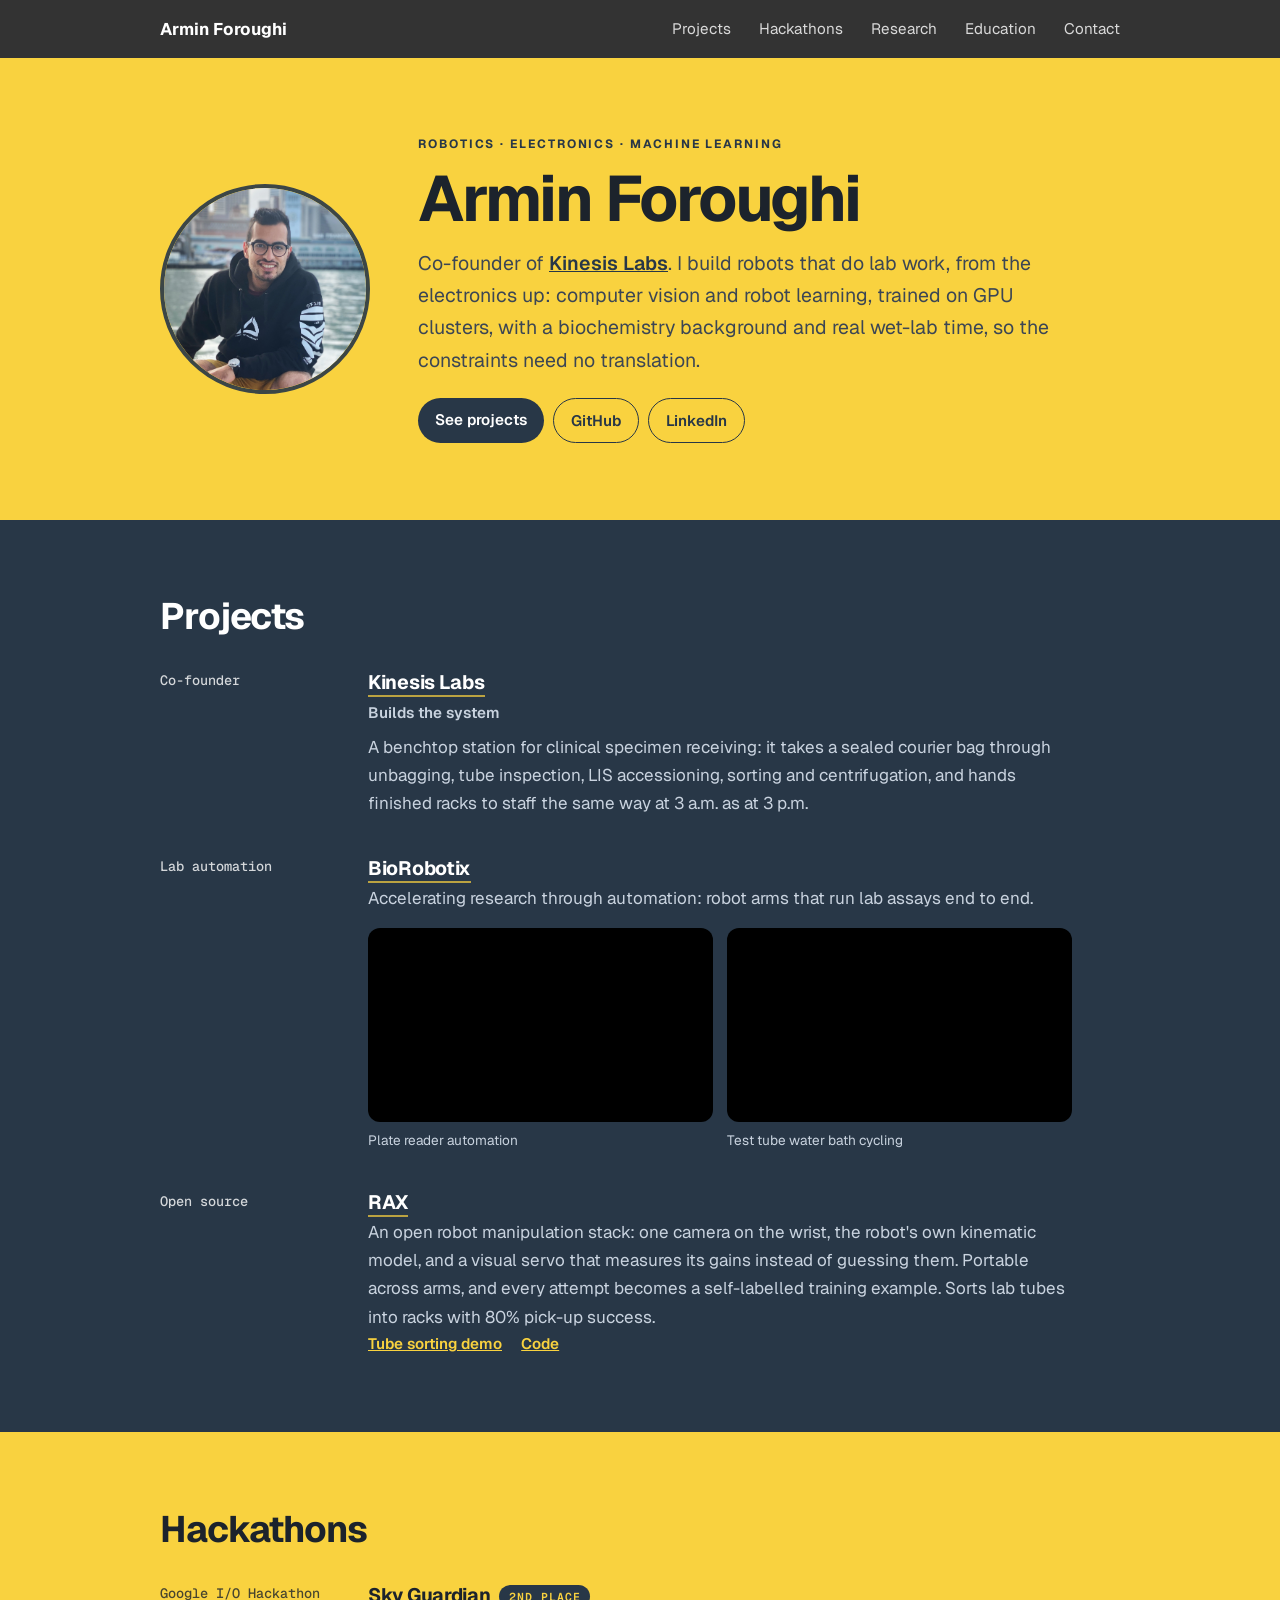
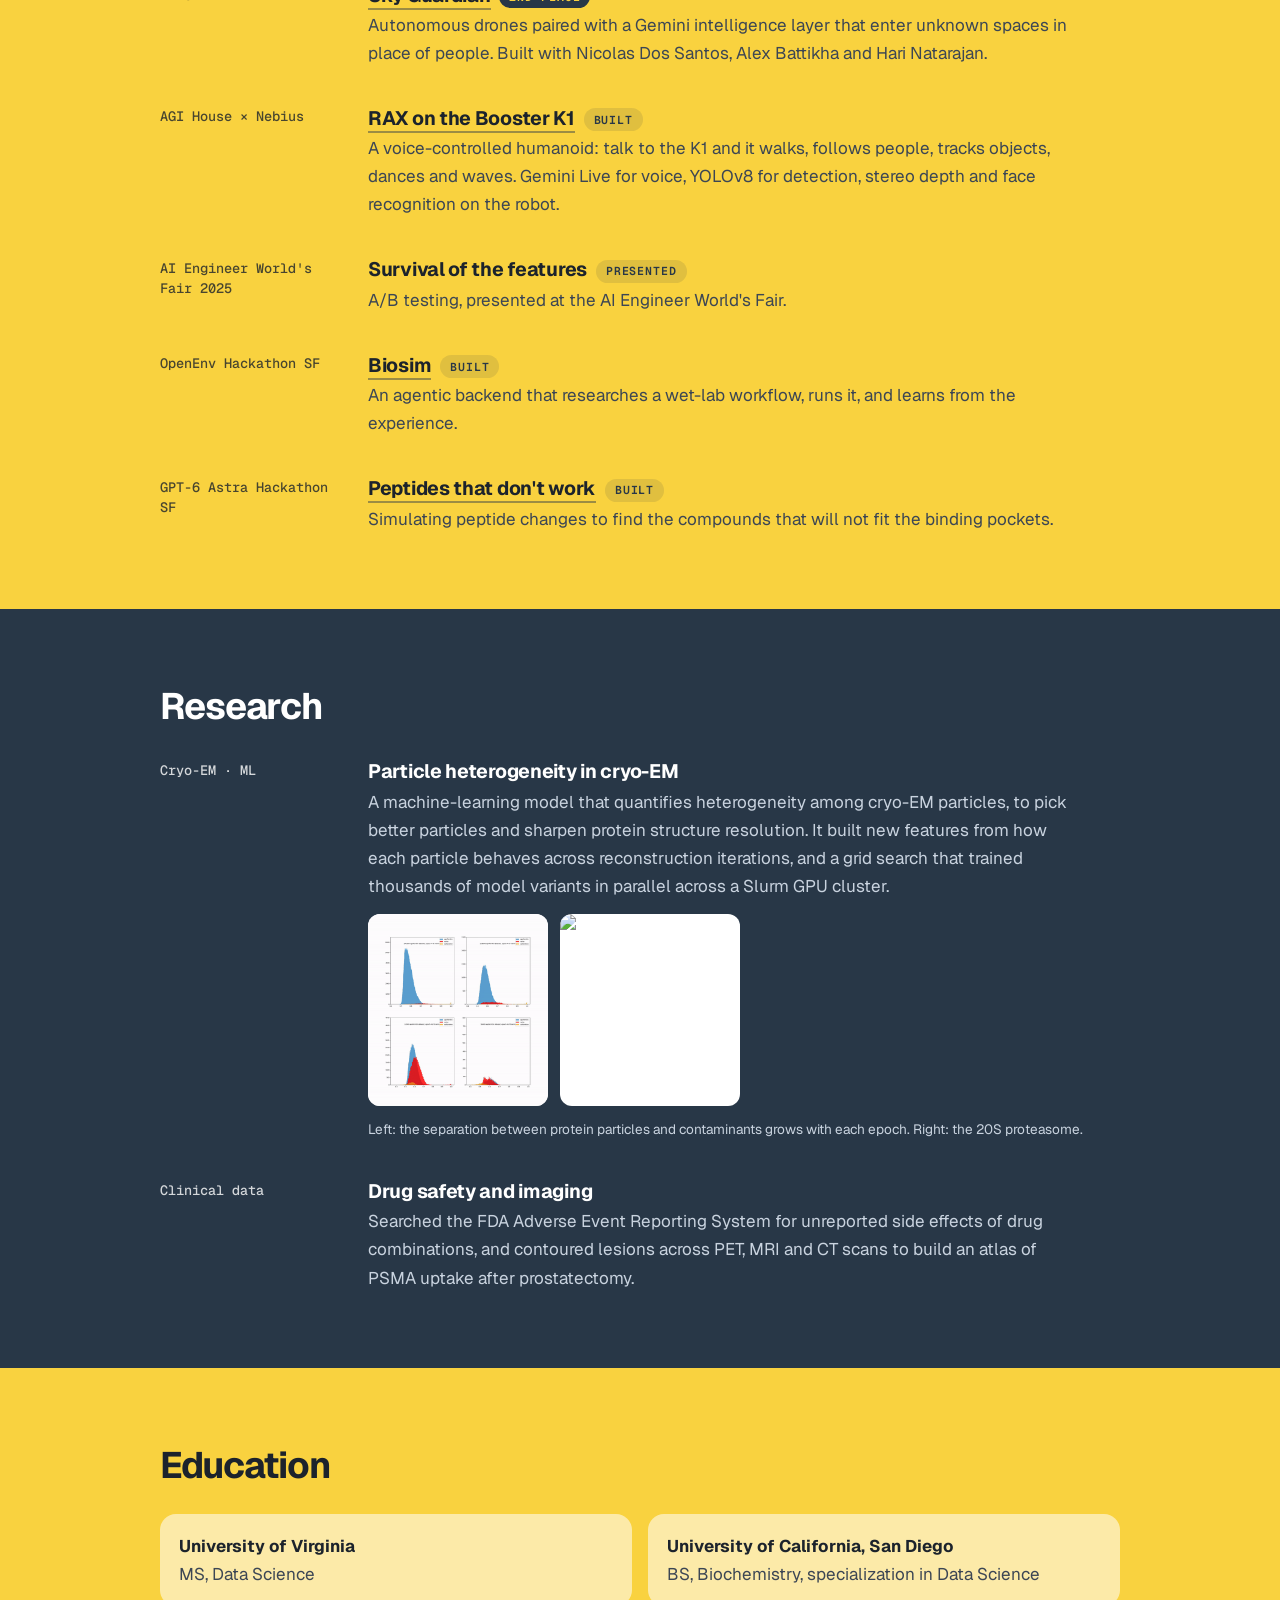
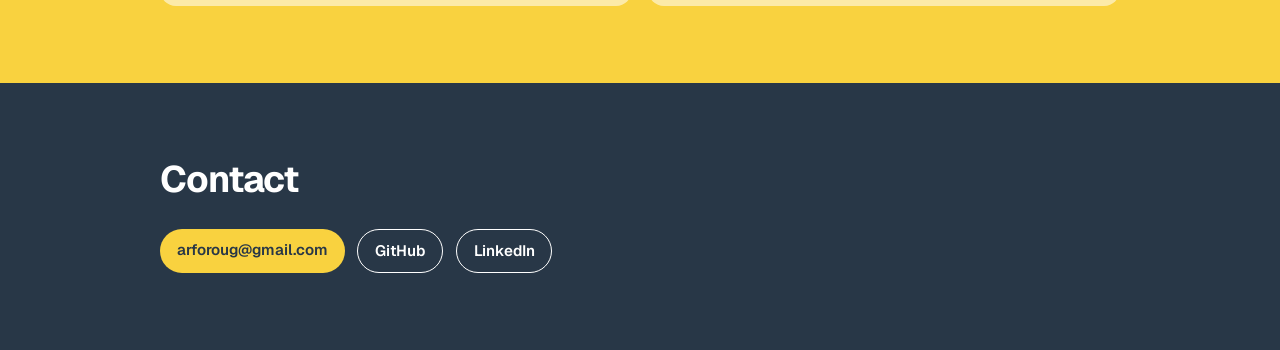
==== index.html @ d230f000 "Profile: original yellow and navy, Projects, BioRobotix videos, hackathon fixes Back to the site's o" ====
<!doctype html>
<html lang="en">
<head>
<meta charset="utf-8">
<meta name="viewport" content="width=device-width, initial-scale=1, viewport-fit=cover">
<title>Armin Foroughi</title>
<meta name="description" content="Armin Foroughi, co-founder of Kinesis Labs. Robotics, electronics and machine learning for lab automation.">
<link rel="preconnect" href="https://fonts.googleapis.com">
<link rel="preconnect" href="https://fonts.gstatic.com" crossorigin>
<link rel="stylesheet" href="https://fonts.googleapis.com/css2?family=Geist:wght@400;500;600;700&family=Geist+Mono:wght@400;500&display=swap">
<style>
  :root{
    --yellow:#F9D23F; --navy:#283747; --char:#333333; --paper:#F9F9F9;
    --ink:#1c232c; --ink-soft:#3c4654; --on-navy:#ffffff; --on-navy-soft:#c9d3df;
    --font:"Geist",-apple-system,BlinkMacSystemFont,"Segoe UI",Helvetica,Arial,sans-serif;
    --mono:"Geist Mono",ui-monospace,Menlo,Consolas,monospace;
  }
  *{box-sizing:border-box}
  html{background:var(--paper)}
  body{margin:0; background:var(--paper); color:var(--ink); font:clamp(1rem,.97rem + .16vw,1.0625rem)/1.65 var(--font); -webkit-font-smoothing:antialiased}
  .wrap{max-width:64rem; margin:0 auto; padding-inline:clamp(16px,4vw,32px)}
  a:focus-visible{outline:2px solid var(--navy); outline-offset:3px; border-radius:4px}

  nav.top{position:sticky; top:0; z-index:10; background:var(--char)}
  nav.top .wrap{display:flex; align-items:center; gap:clamp(12px,2.4vw,28px); height:58px; white-space:nowrap; overflow-x:auto}
  nav.top .me{font-weight:700; color:#fff; text-decoration:none; margin-right:auto}
  nav.top a:not(.me){color:#d9d9d9; text-decoration:none; font-size:.95rem}
  nav.top a:not(.me):hover{color:var(--yellow)}

  section{padding-block:clamp(2.8rem,2.4rem + 3vw,4.8rem)}
  .yellow{background:var(--yellow); color:var(--ink)}
  .navy{background:var(--navy); color:var(--on-navy)}
  h2{font-size:clamp(1.6rem,1.2rem + 1.6vw,2.3rem); letter-spacing:-.03em; margin:0 0 1.8rem; line-height:1.1}

  .hero .grid{display:grid; grid-template-columns:auto 1fr; gap:clamp(20px,4vw,48px); align-items:center}
  .hero img{width:clamp(130px,20vw,210px); aspect-ratio:1; object-fit:cover; border-radius:50%; border:4px solid rgba(40,55,71,.9); max-width:100%}
  .eyebrow{font-size:.75rem; font-weight:700; letter-spacing:.16em; text-transform:uppercase; color:var(--navy); margin:0 0 .7rem}
  h1{font-size:clamp(2.3rem,1.5rem + 3.4vw,4rem); line-height:1.02; letter-spacing:-.035em; margin:0; text-wrap:balance}
  .lead{font-size:clamp(1.05rem,1rem + .4vw,1.22rem); color:var(--ink-soft); margin:1rem 0 0; max-width:40rem}
  .lead a{color:var(--navy); font-weight:600}
  .contact{display:flex; flex-wrap:wrap; gap:.6rem; margin-top:1.4rem}
  .pill{display:inline-block; text-decoration:none; font-weight:600; font-size:.95rem; border-radius:999px; padding:.55rem 1.05rem; background:var(--navy); color:#fff}
  .pill.ghost{background:transparent; color:var(--navy); border:1.5px solid var(--navy)}
  @media (max-width:560px){ .hero .grid{grid-template-columns:1fr} }

  .list{display:flex; flex-direction:column; gap:2.2rem}
  .item{display:grid; grid-template-columns:11rem 1fr; gap:.4rem 2rem}
  .item .when{font:500 .85rem/1.5 var(--mono); padding-top:.28rem; opacity:.8}
  .item h3{margin:0; font-size:1.22rem; letter-spacing:-.015em}
  .item h3 a{color:inherit; text-decoration:none; border-bottom:2px solid currentColor; border-bottom-color:rgba(249,210,63,.7)}
  .yellow .item h3 a{border-bottom-color:rgba(40,55,71,.45)}
  .item .role{font-weight:600; font-size:.95rem; margin:.15rem 0 .45rem; color:var(--yellow)}
  .yellow .item .role{color:var(--navy)}
  .item p{margin:0; max-width:44rem}
  .navy .item p{color:var(--on-navy-soft)}
  .yellow .item p{color:var(--ink-soft)}
  .more{margin-top:.6rem; display:flex; gap:1.2rem; flex-wrap:wrap; font-size:.95rem; font-weight:600}
  .navy .more a{color:var(--yellow)}
  .yellow .more a{color:var(--navy)}
  .badge{display:inline-block; font:600 .72rem/1 var(--mono); letter-spacing:.08em; text-transform:uppercase; padding:.36rem .62rem; border-radius:999px; vertical-align:middle; margin-left:.55rem}
  .badge.win{background:var(--navy); color:var(--yellow)}
  .badge.built{background:rgba(40,55,71,.12); color:var(--navy)}
  .videos{display:grid; grid-template-columns:repeat(auto-fit,minmax(260px,1fr)); gap:14px; margin-top:1rem; max-width:44rem}
  .videos figure{margin:0}
  .videos .frame{position:relative; aspect-ratio:16/9; border-radius:12px; overflow:hidden; background:#000}
  .videos iframe{position:absolute; inset:0; width:100%; height:100%; border:0}
  .videos figcaption{font-size:.85rem; margin-top:.4rem; color:var(--on-navy-soft)}
  figure.research{margin:.9rem 0 0; display:flex; gap:12px; flex-wrap:wrap}
  figure.research img{width:180px; max-width:100%; border-radius:12px; background:#fff}
  figure.research figcaption{flex-basis:100%; font-size:.85rem; color:var(--on-navy-soft)}
  @media (max-width:680px){ .item{grid-template-columns:1fr} }

  .edu{display:grid; grid-template-columns:repeat(auto-fit,minmax(240px,1fr)); gap:1rem}
  .edu div{background:rgba(255,255,255,.55); border-radius:16px; padding:1.1rem 1.2rem}
  .edu b{display:block}
  .edu span{color:var(--ink-soft)}

  #contact .row{display:flex; flex-wrap:wrap; gap:.8rem}
  #contact .pill{background:var(--yellow); color:var(--navy)}
  #contact .pill.ghost{background:transparent; color:#fff; border-color:#fff}
</style>
</head>
<body>

<nav class="top" aria-label="Main">
  <div class="wrap">
    <a class="me" href="#">Armin Foroughi</a>
    <a href="#projects">Projects</a>
    <a href="#hackathons">Hackathons</a>
    <a href="#research">Research</a>
    <a href="#education">Education</a>
    <a href="#contact">Contact</a>
  </div>
</nav>

<main>
  <section class="yellow hero">
    <div class="wrap grid">
      <img src="me.JPG" alt="Armin Foroughi">
      <div>
        <p class="eyebrow">Robotics · Electronics · Machine learning</p>
        <h1>Armin Foroughi</h1>
        <p class="lead">Co-founder of <a href="https://kinesislabs.tech/">Kinesis Labs</a>. I build robots that do lab work, from the electronics up: computer vision and robot learning, trained on GPU clusters, with a biochemistry background and real wet-lab time, so the constraints need no translation.</p>
        <div class="contact">
          <a class="pill" href="#projects">See projects</a>
          <a class="pill ghost" href="https://github.com/arminforoughi">GitHub</a>
          <a class="pill ghost" href="https://www.linkedin.com/in/arminforoughi/">LinkedIn</a>
        </div>
      </div>
    </div>
  </section>

  <section class="navy" id="projects">
    <div class="wrap">
      <h2>Projects</h2>
      <div class="list">
        <div class="item">
          <span class="when">Co-founder</span>
          <div>
            <h3><a href="https://kinesislabs.tech/">Kinesis Labs</a></h3>
            <p class="role">Builds the system</p>
            <p>A benchtop station for clinical specimen receiving: it takes a sealed courier bag through unbagging, tube inspection, LIS accessioning, sorting and centrifugation, and hands finished racks to staff the same way at 3 a.m. as at 3 p.m.</p>
          </div>
        </div>
        <div class="item">
          <span class="when">Lab automation</span>
          <div>
            <h3><a href="https://biorobotix.tech/">BioRobotix</a></h3>
            <p>Accelerating research through automation: robot arms that run lab assays end to end.</p>
            <div class="videos">
              <figure>
                <div class="frame"><iframe src="https://www.youtube-nocookie.com/embed/-v3xOnydsjQ" title="BioRobotix plate reader automation demo" loading="lazy" allow="accelerometer; encrypted-media; gyroscope; picture-in-picture" allowfullscreen></iframe></div>
                <figcaption>Plate reader automation</figcaption>
              </figure>
              <figure>
                <div class="frame"><iframe src="https://www.youtube-nocookie.com/embed/81W2zwvbYiM" title="BioRobotix test tube water bath cycling demo" loading="lazy" allow="accelerometer; encrypted-media; gyroscope; picture-in-picture" allowfullscreen></iframe></div>
                <figcaption>Test tube water bath cycling</figcaption>
              </figure>
            </div>
          </div>
        </div>
        <div class="item">
          <span class="when">Open source</span>
          <div>
            <h3><a href="https://arminforoughi.github.io/RAX/">RAX</a></h3>
            <p>An open robot manipulation stack: one camera on the wrist, the robot's own kinematic model, and a visual servo that measures its gains instead of guessing them. Portable across arms, and every attempt becomes a self-labelled training example. Sorts lab tubes into racks with 80% pick-up success.</p>
            <p class="more"><a href="https://arminforoughi.github.io/RAX/tube-sorting.html">Tube sorting demo</a><a href="https://github.com/arminforoughi/RAX">Code</a></p>
          </div>
        </div>
      </div>
    </div>
  </section>

  <section class="yellow" id="hackathons">
    <div class="wrap">
      <h2>Hackathons</h2>
      <div class="list">
        <div class="item">
          <span class="when">Google I/O Hackathon</span>
          <div>
            <h3><a href="https://cerebralvalley.ai/e/google-io-hackathon/hackathon/gallery/113">Sky Guardian</a><span class="badge win">2nd place</span></h3>
            <p>Autonomous drones paired with a Gemini intelligence layer that enter unknown spaces in place of people. Built with Nicolas Dos Santos, Alex Battikha and Hari Natarajan.</p>
          </div>
        </div>
        <div class="item">
          <span class="when">AGI House × Nebius</span>
          <div>
            <h3><a href="https://github.com/arminforoughi/nebius_k1">RAX on the Booster K1</a><span class="badge built">Built</span></h3>
            <p>A voice-controlled humanoid: talk to the K1 and it walks, follows people, tracks objects, dances and waves. Gemini Live for voice, YOLOv8 for detection, stereo depth and face recognition on the robot.</p>
          </div>
        </div>
        <div class="item">
          <span class="when">AI Engineer World's Fair 2025</span>
          <div>
            <h3>Survival of the features<span class="badge built">Presented</span></h3>
            <p>A/B testing, presented at the AI Engineer World's Fair.</p>
          </div>
        </div>
        <div class="item">
          <span class="when">OpenEnv Hackathon SF</span>
          <div>
            <h3><a href="https://cerebralvalley.ai/e/openenv-hackathon-sf/hackathon/gallery/83">Biosim</a><span class="badge built">Built</span></h3>
            <p>An agentic backend that researches a wet-lab workflow, runs it, and learns from the experience.</p>
          </div>
        </div>
        <div class="item">
          <span class="when">GPT-6 Astra Hackathon SF</span>
          <div>
            <h3><a href="https://cerebralvalley.ai/e/openai-gpt-6-astra-sf/hackathon/gallery/63">Peptides that don't work</a><span class="badge built">Built</span></h3>
            <p>Simulating peptide changes to find the compounds that will not fit the binding pockets.</p>
          </div>
        </div>
      </div>
    </div>
  </section>

  <section class="navy" id="research">
    <div class="wrap">
      <h2>Research</h2>
      <div class="list">
        <div class="item">
          <span class="when">Cryo-EM · ML</span>
          <div>
            <h3>Particle heterogeneity in cryo-EM</h3>
            <p>A machine-learning model that quantifies heterogeneity among cryo-EM particles, to pick better particles and sharpen protein structure resolution. It built new features from how each particle behaves across reconstruction iterations, and a grid search that trained thousands of model variants in parallel across a Slurm GPU cluster.</p>
            <figure class="research">
              <img src="training_apof_delta_all.gif" alt="Training: separation between protein particles and contaminants growing over epochs">
              <img src="20s.gif" alt="3D structure of the 20S proteasome">
              <figcaption>Left: the separation between protein particles and contaminants grows with each epoch. Right: the 20S proteasome.</figcaption>
            </figure>
          </div>
        </div>
        <div class="item">
          <span class="when">Clinical data</span>
          <div>
            <h3>Drug safety and imaging</h3>
            <p>Searched the FDA Adverse Event Reporting System for unreported side effects of drug combinations, and contoured lesions across PET, MRI and CT scans to build an atlas of PSMA uptake after prostatectomy.</p>
          </div>
        </div>
      </div>
    </div>
  </section>

  <section class="yellow" id="education">
    <div class="wrap">
      <h2>Education</h2>
      <div class="edu">
        <div><b>University of Virginia</b><span>MS, Data Science</span></div>
        <div><b>University of California, San Diego</b><span>BS, Biochemistry, specialization in Data Science</span></div>
      </div>
    </div>
  </section>

  <section class="navy" id="contact">
    <div class="wrap">
      <h2>Contact</h2>
      <div class="row">
        <a class="pill" href="mailto:arforoug@gmail.com">arforoug@gmail.com</a>
        <a class="pill ghost" href="https://github.com/arminforoughi">GitHub</a>
        <a class="pill ghost" href="https://www.linkedin.com/in/arminforoughi/">LinkedIn</a>
      </div>
    </div>
  </section>
</main>
</body>
</html>
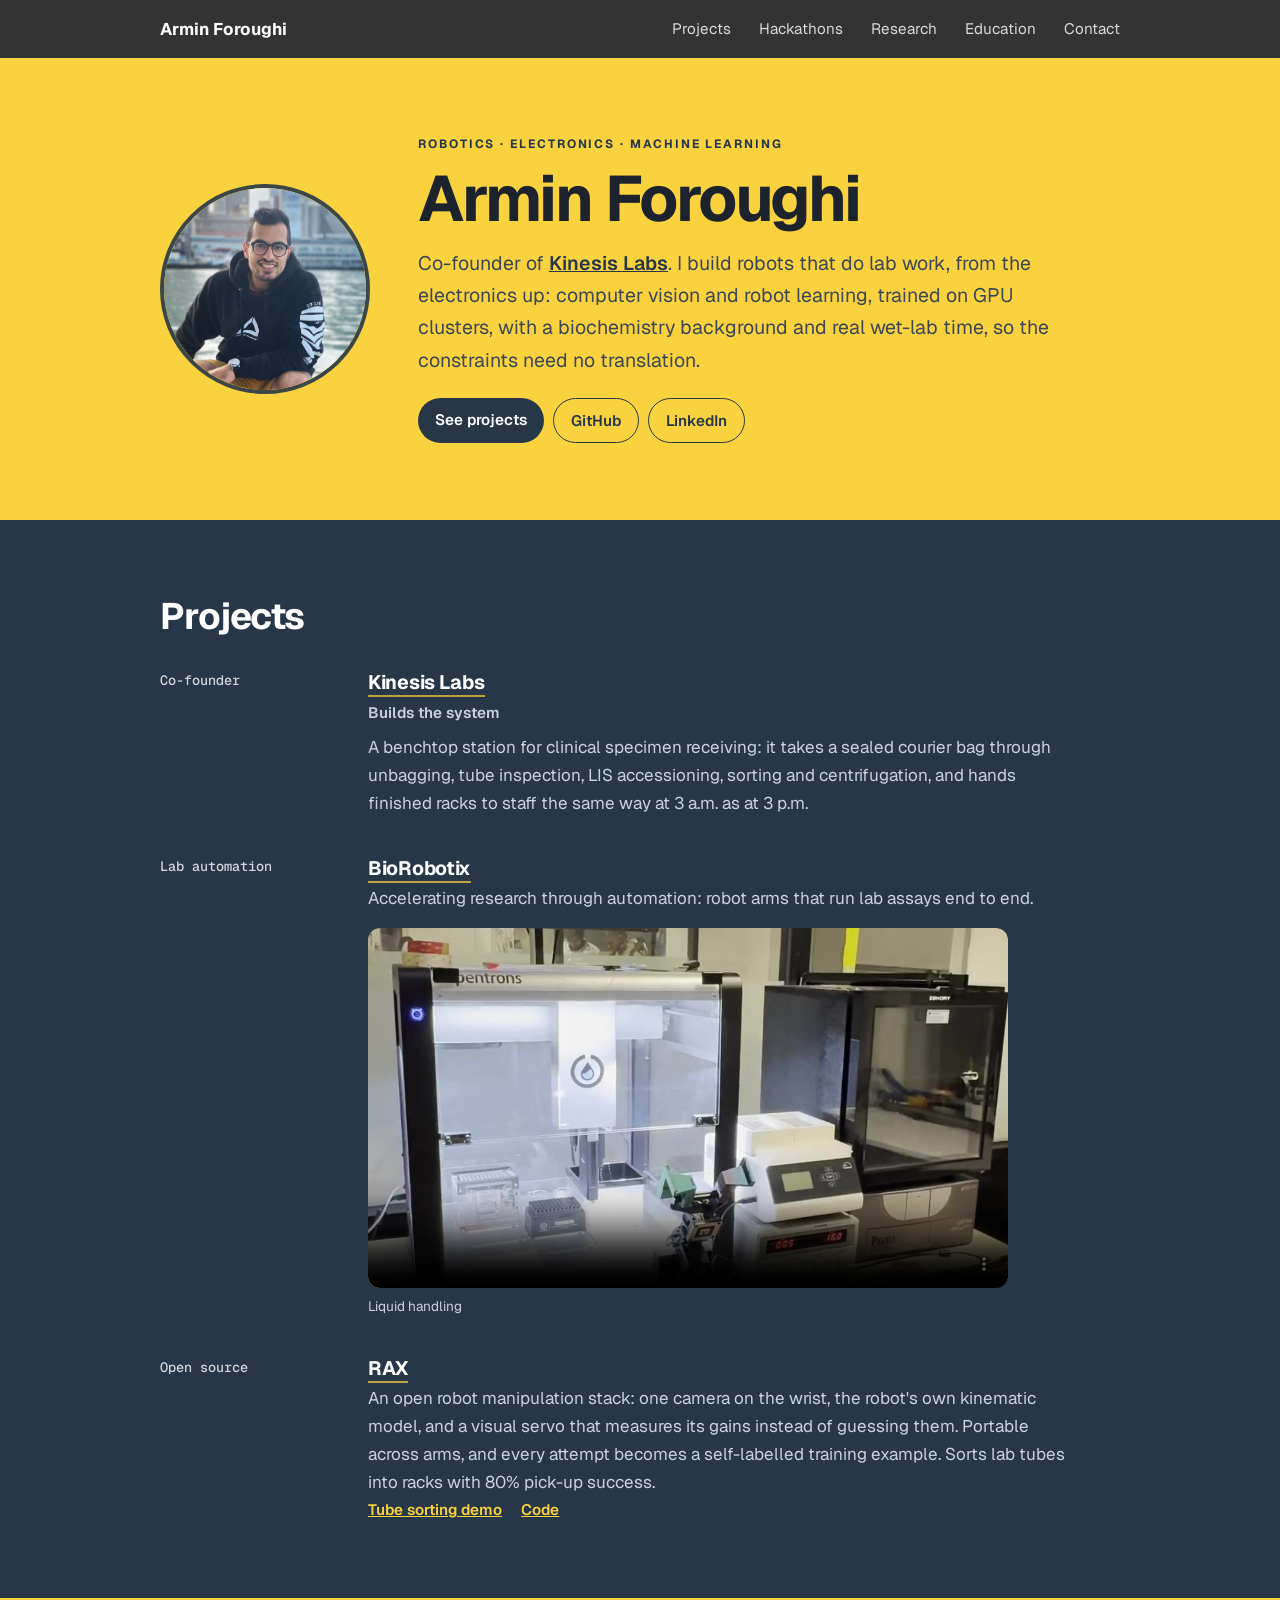
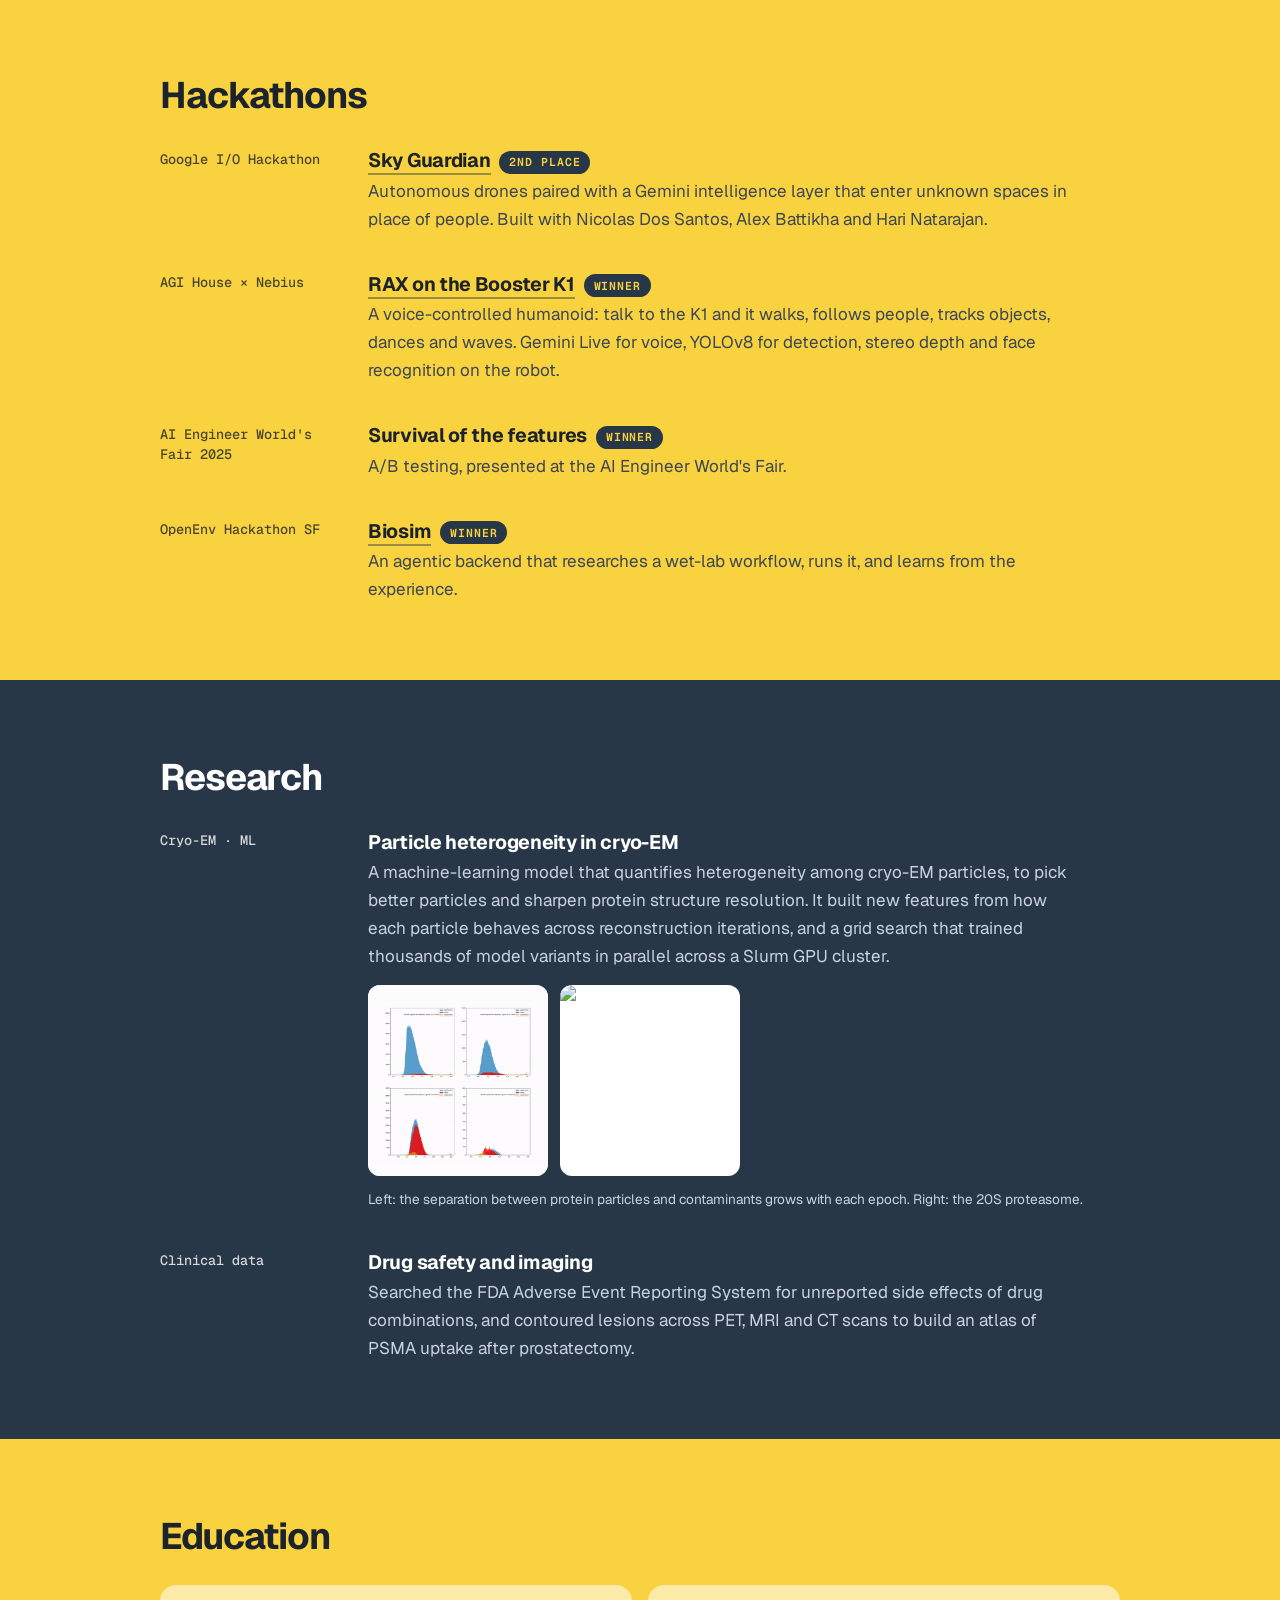
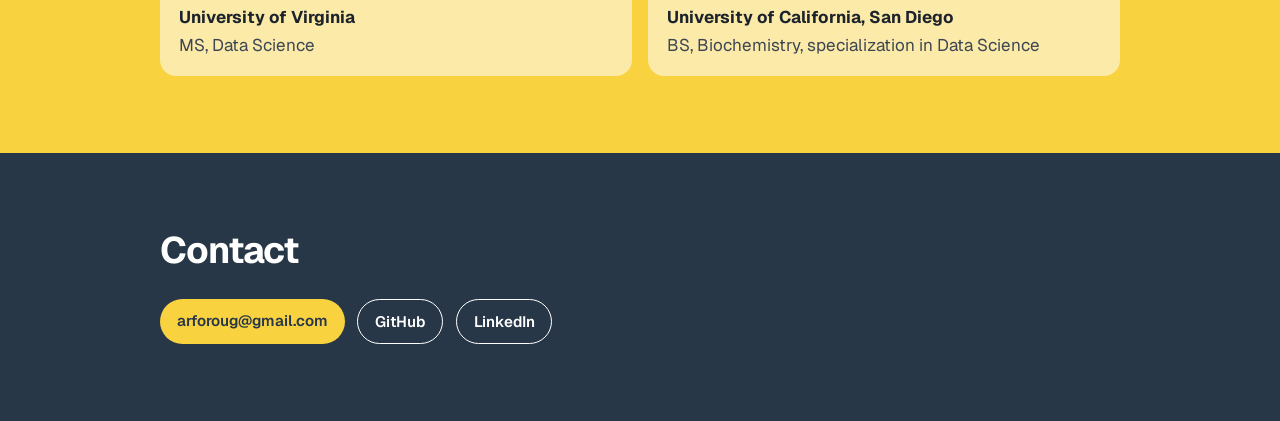
==== commit ae2f3cbb: "Profile: BioRobotix liquid handling video, only the hackathons won The BioRobotix entry now plays th" ====
--- a/index.html
+++ b/index.html
@@ -60,10 +60,10 @@
   .badge{display:inline-block; font:600 .72rem/1 var(--mono); letter-spacing:.08em; text-transform:uppercase; padding:.36rem .62rem; border-radius:999px; vertical-align:middle; margin-left:.55rem}
   .badge.win{background:var(--navy); color:var(--yellow)}
   .badge.built{background:rgba(40,55,71,.12); color:var(--navy)}
-  .videos{display:grid; grid-template-columns:repeat(auto-fit,minmax(260px,1fr)); gap:14px; margin-top:1rem; max-width:44rem}
+  .videos{display:grid; grid-template-columns:1fr; gap:14px; margin-top:1rem; max-width:40rem}
   .videos figure{margin:0}
   .videos .frame{position:relative; aspect-ratio:16/9; border-radius:12px; overflow:hidden; background:#000}
-  .videos iframe{position:absolute; inset:0; width:100%; height:100%; border:0}
+  .videos iframe,.videos video{position:absolute; inset:0; width:100%; height:100%; border:0; object-fit:cover}
   .videos figcaption{font-size:.85rem; margin-top:.4rem; color:var(--on-navy-soft)}
   figure.research{margin:.9rem 0 0; display:flex; gap:12px; flex-wrap:wrap}
   figure.research img{width:180px; max-width:100%; border-radius:12px; background:#fff}
@@ -129,12 +129,8 @@
             <p>Accelerating research through automation: robot arms that run lab assays end to end.</p>
             <div class="videos">
               <figure>
-                <div class="frame"><iframe src="https://www.youtube-nocookie.com/embed/-v3xOnydsjQ" title="BioRobotix plate reader automation demo" loading="lazy" allow="accelerometer; encrypted-media; gyroscope; picture-in-picture" allowfullscreen></iframe></div>
-                <figcaption>Plate reader automation</figcaption>
-              </figure>
-              <figure>
-                <div class="frame"><iframe src="https://www.youtube-nocookie.com/embed/81W2zwvbYiM" title="BioRobotix test tube water bath cycling demo" loading="lazy" allow="accelerometer; encrypted-media; gyroscope; picture-in-picture" allowfullscreen></iframe></div>
-                <figcaption>Test tube water bath cycling</figcaption>
+                <div class="frame"><video src="media/biorobotix-to_fridge_2x.mp4" poster="media/biorobotix-to_fridge_2x.jpg" autoplay loop muted playsinline controls preload="metadata"></video></div>
+                <figcaption>Liquid handling</figcaption>
               </figure>
             </div>
           </div>
@@ -165,30 +161,24 @@
         <div class="item">
           <span class="when">AGI House × Nebius</span>
           <div>
-            <h3><a href="https://github.com/arminforoughi/nebius_k1">RAX on the Booster K1</a><span class="badge built">Built</span></h3>
+            <h3><a href="https://github.com/arminforoughi/nebius_k1">RAX on the Booster K1</a><span class="badge win">Winner</span></h3>
             <p>A voice-controlled humanoid: talk to the K1 and it walks, follows people, tracks objects, dances and waves. Gemini Live for voice, YOLOv8 for detection, stereo depth and face recognition on the robot.</p>
           </div>
         </div>
         <div class="item">
           <span class="when">AI Engineer World's Fair 2025</span>
           <div>
-            <h3>Survival of the features<span class="badge built">Presented</span></h3>
+            <h3>Survival of the features<span class="badge win">Winner</span></h3>
             <p>A/B testing, presented at the AI Engineer World's Fair.</p>
           </div>
         </div>
         <div class="item">
           <span class="when">OpenEnv Hackathon SF</span>
           <div>
-            <h3><a href="https://cerebralvalley.ai/e/openenv-hackathon-sf/hackathon/gallery/83">Biosim</a><span class="badge built">Built</span></h3>
+            <h3><a href="https://cerebralvalley.ai/e/openenv-hackathon-sf/hackathon/gallery/83">Biosim</a><span class="badge win">Winner</span></h3>
             <p>An agentic backend that researches a wet-lab workflow, runs it, and learns from the experience.</p>
           </div>
         </div>
-        <div class="item">
-          <span class="when">GPT-6 Astra Hackathon SF</span>
-          <div>
-            <h3><a href="https://cerebralvalley.ai/e/openai-gpt-6-astra-sf/hackathon/gallery/63">Peptides that don't work</a><span class="badge built">Built</span></h3>
-            <p>Simulating peptide changes to find the compounds that will not fit the binding pockets.</p>
-          </div>
         </div>
       </div>
     </div>
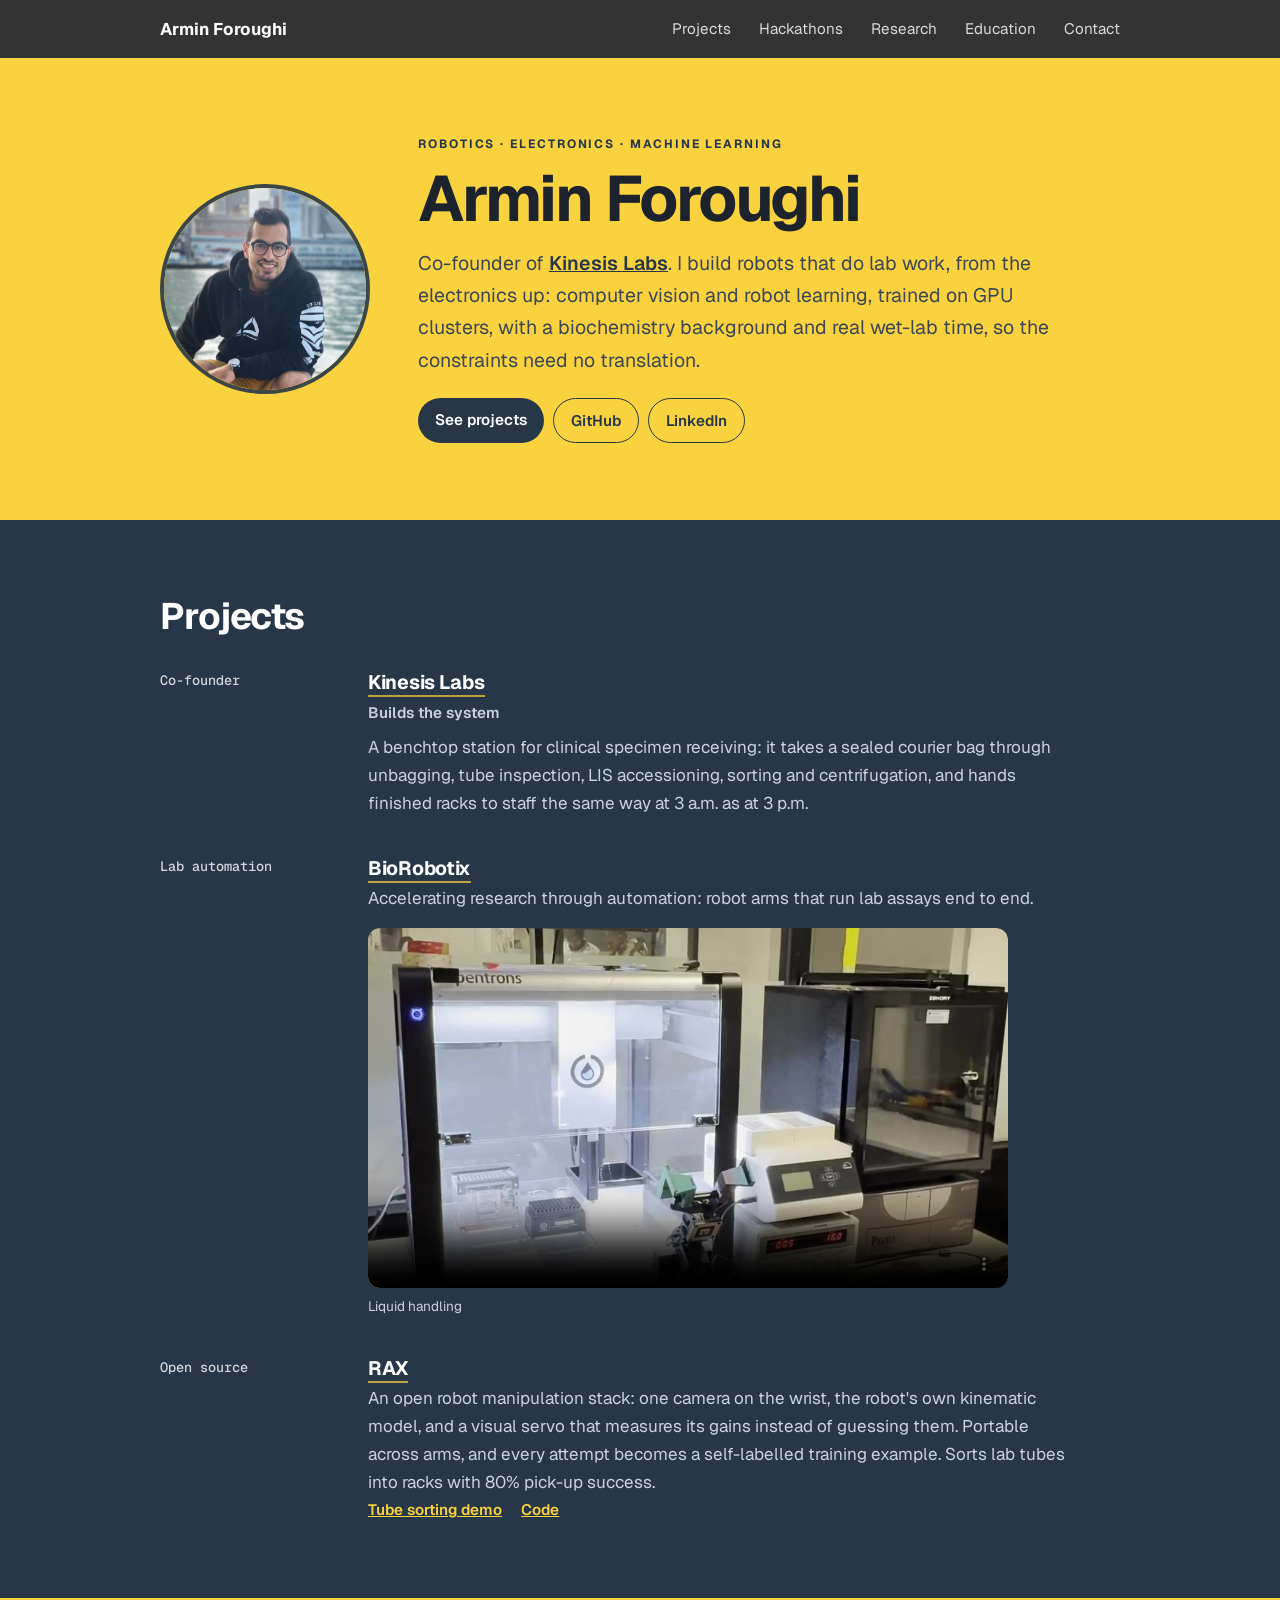
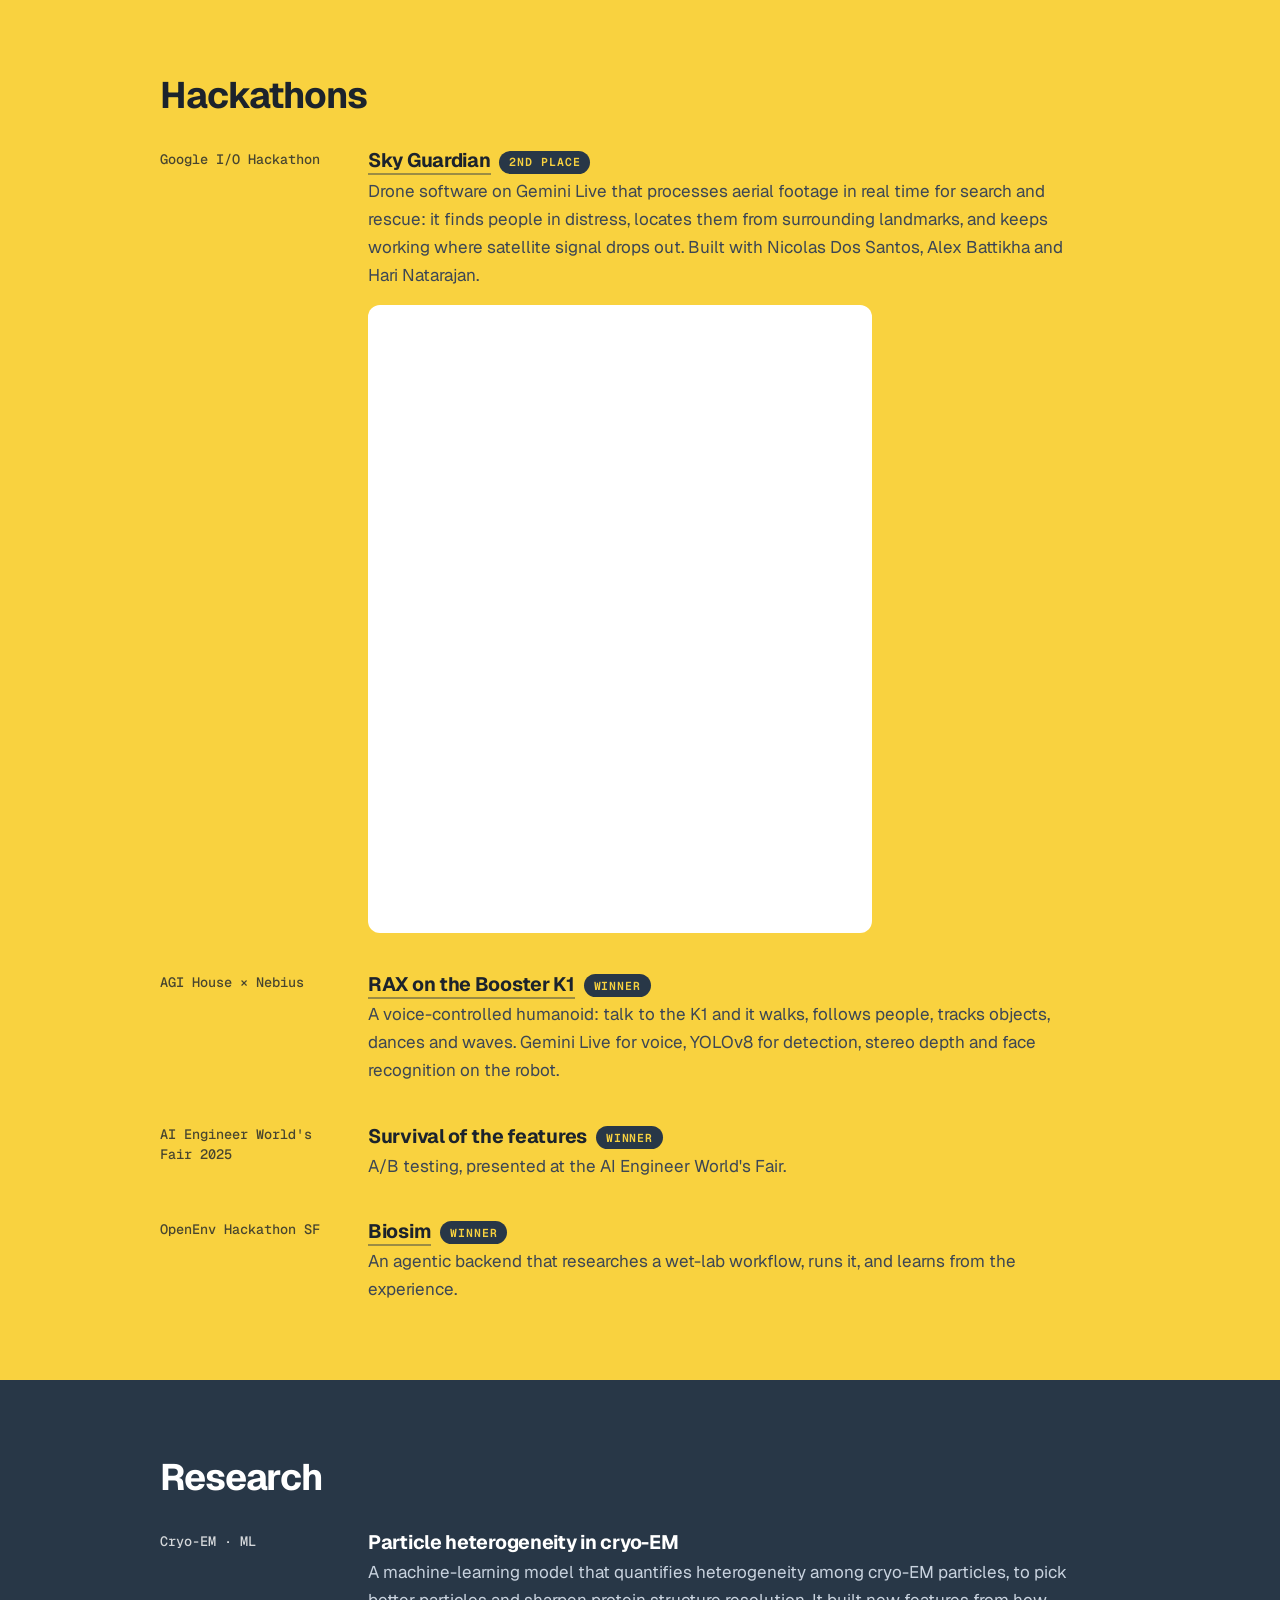
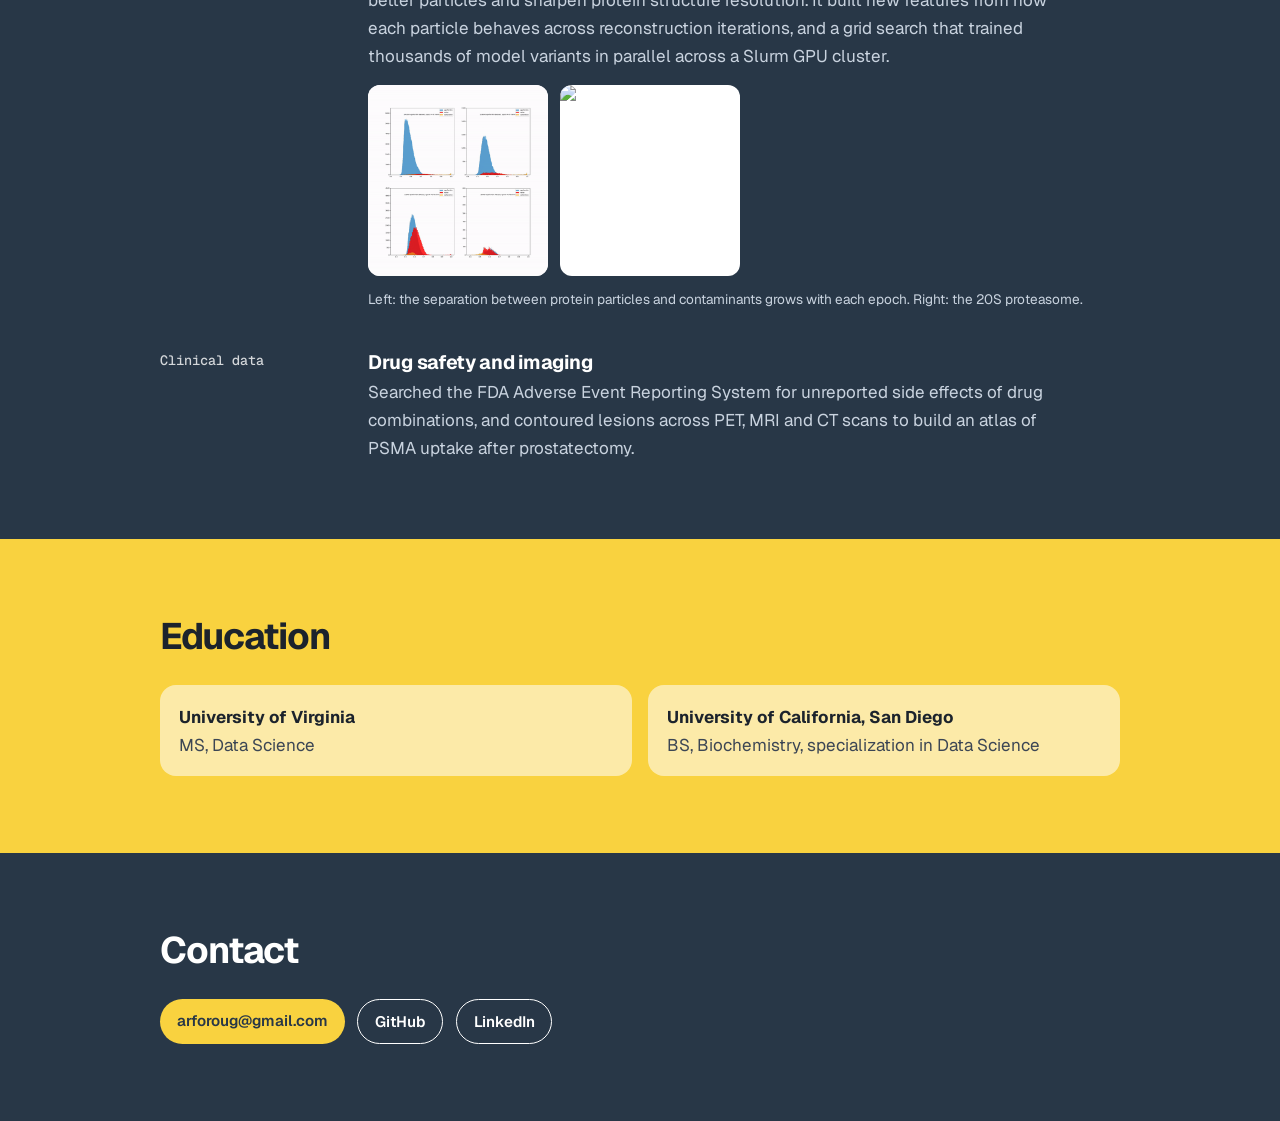
==== commit 9c5cae0b: "Profile: embed the Sky Guardian LinkedIn post Co-Authored-By: Claude Opus 5.5 (1M context) <noreply@" ====
--- a/index.html
+++ b/index.html
@@ -65,6 +65,8 @@
   .videos .frame{position:relative; aspect-ratio:16/9; border-radius:12px; overflow:hidden; background:#000}
   .videos iframe,.videos video{position:absolute; inset:0; width:100%; height:100%; border:0; object-fit:cover}
   .videos figcaption{font-size:.85rem; margin-top:.4rem; color:var(--on-navy-soft)}
+  .post{margin-top:1rem; width:504px; max-width:100%; border-radius:12px; overflow:hidden; background:#fff}
+  .post iframe{display:block; width:100%; height:628px; border:0}
   figure.research{margin:.9rem 0 0; display:flex; gap:12px; flex-wrap:wrap}
   figure.research img{width:180px; max-width:100%; border-radius:12px; background:#fff}
   figure.research figcaption{flex-basis:100%; font-size:.85rem; color:var(--on-navy-soft)}
@@ -155,7 +157,8 @@
           <span class="when">Google I/O Hackathon</span>
           <div>
             <h3><a href="https://cerebralvalley.ai/e/google-io-hackathon/hackathon/gallery/113">Sky Guardian</a><span class="badge win">2nd place</span></h3>
-            <p>Autonomous drones paired with a Gemini intelligence layer that enter unknown spaces in place of people. Built with Nicolas Dos Santos, Alex Battikha and Hari Natarajan.</p>
+            <p>Drone software on Gemini Live that processes aerial footage in real time for search and rescue: it finds people in distress, locates them from surrounding landmarks, and keeps working where satellite signal drops out. Built with Nicolas Dos Santos, Alex Battikha and Hari Natarajan.</p>
+            <div class="post"><iframe src="https://www.linkedin.com/embed/feed/update/urn:li:ugcPost:7465370348725780480?collapsed=1" title="LinkedIn post: 2nd place at the Google I/O Hackathon" loading="lazy" allowfullscreen></iframe></div>
           </div>
         </div>
         <div class="item">
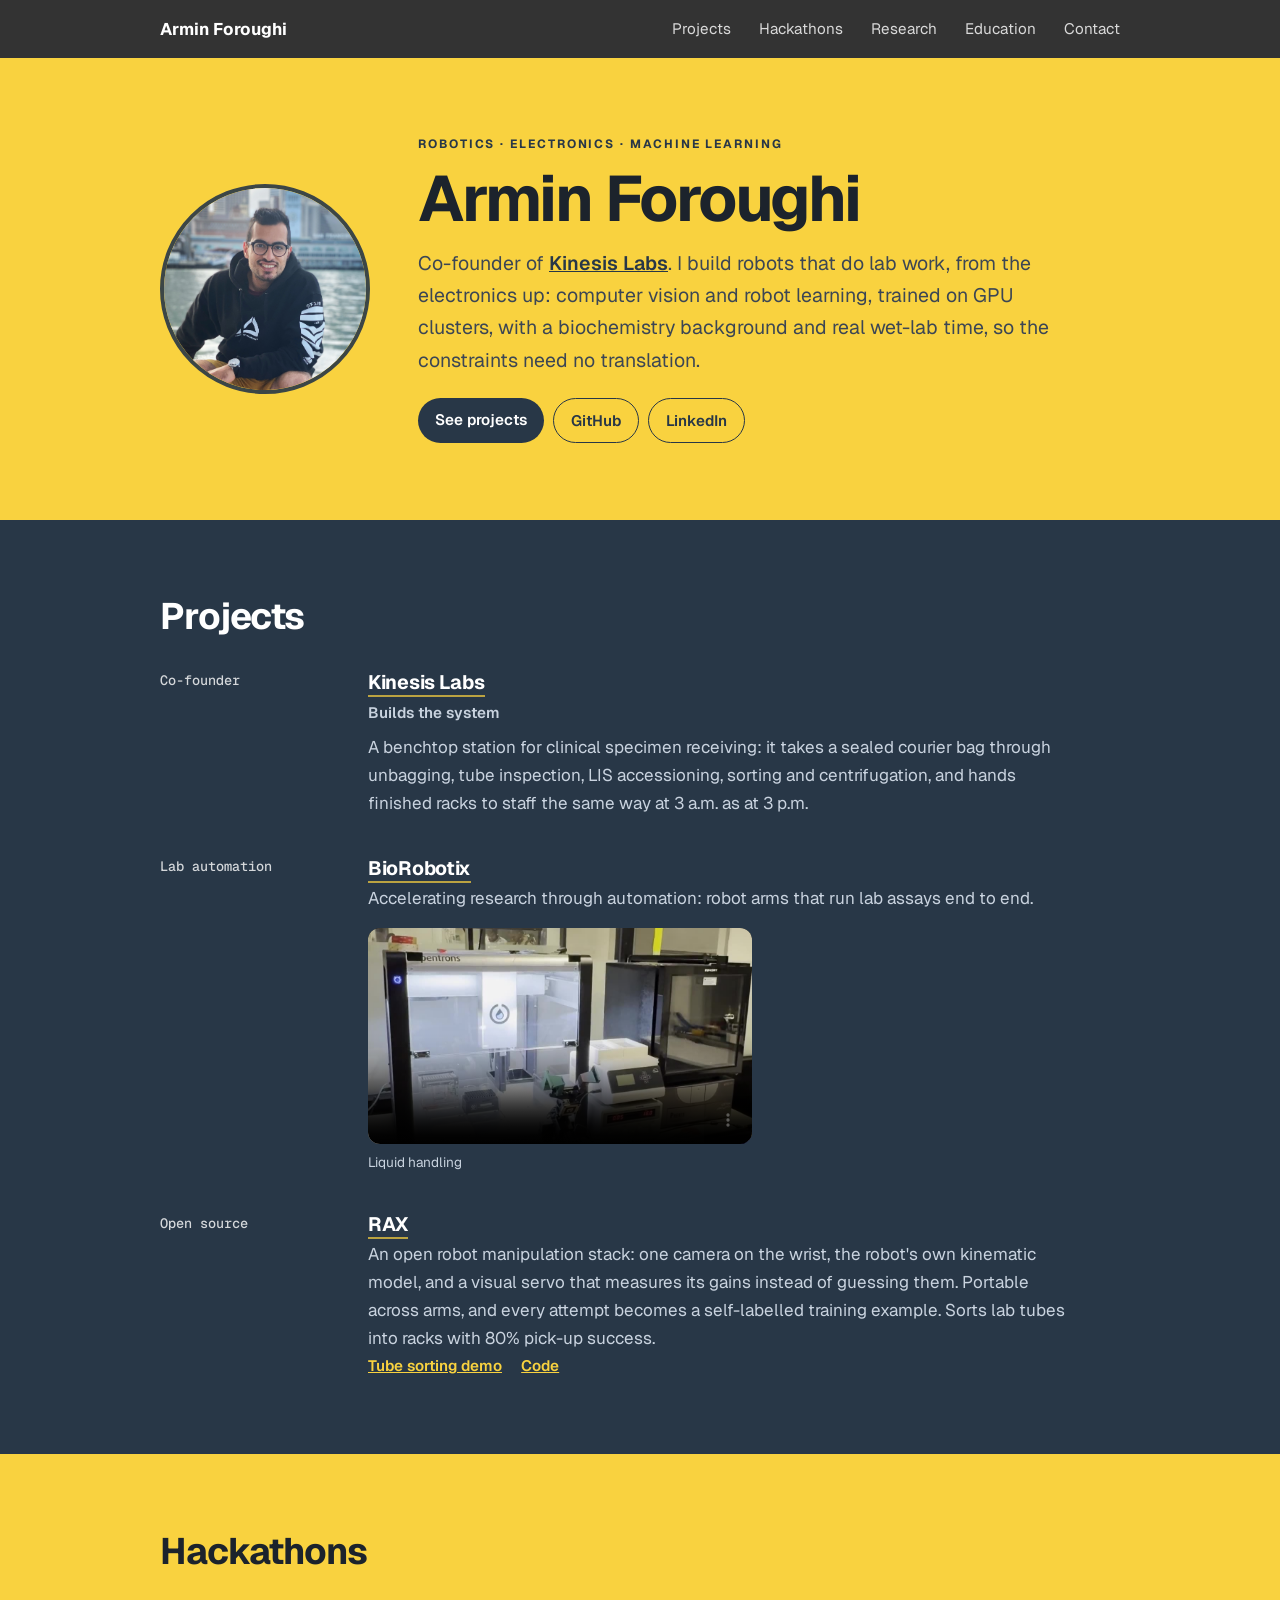
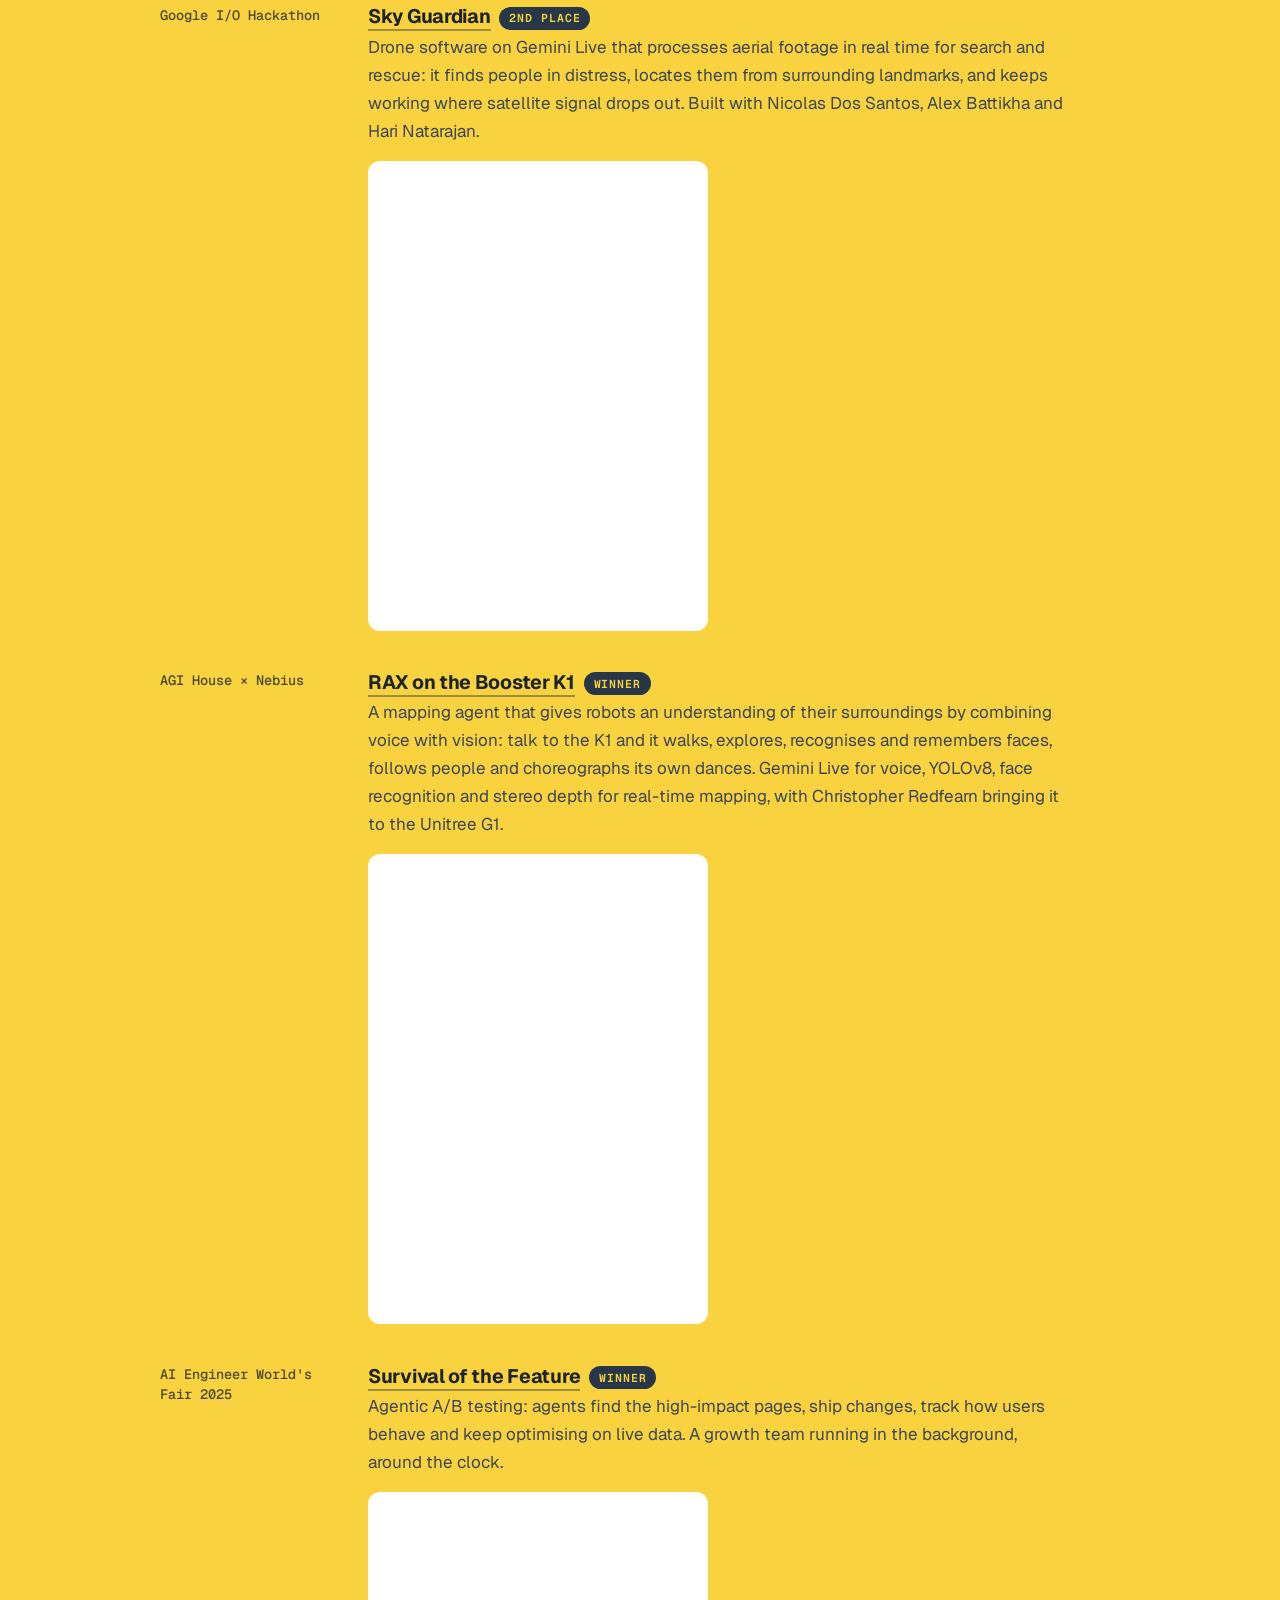
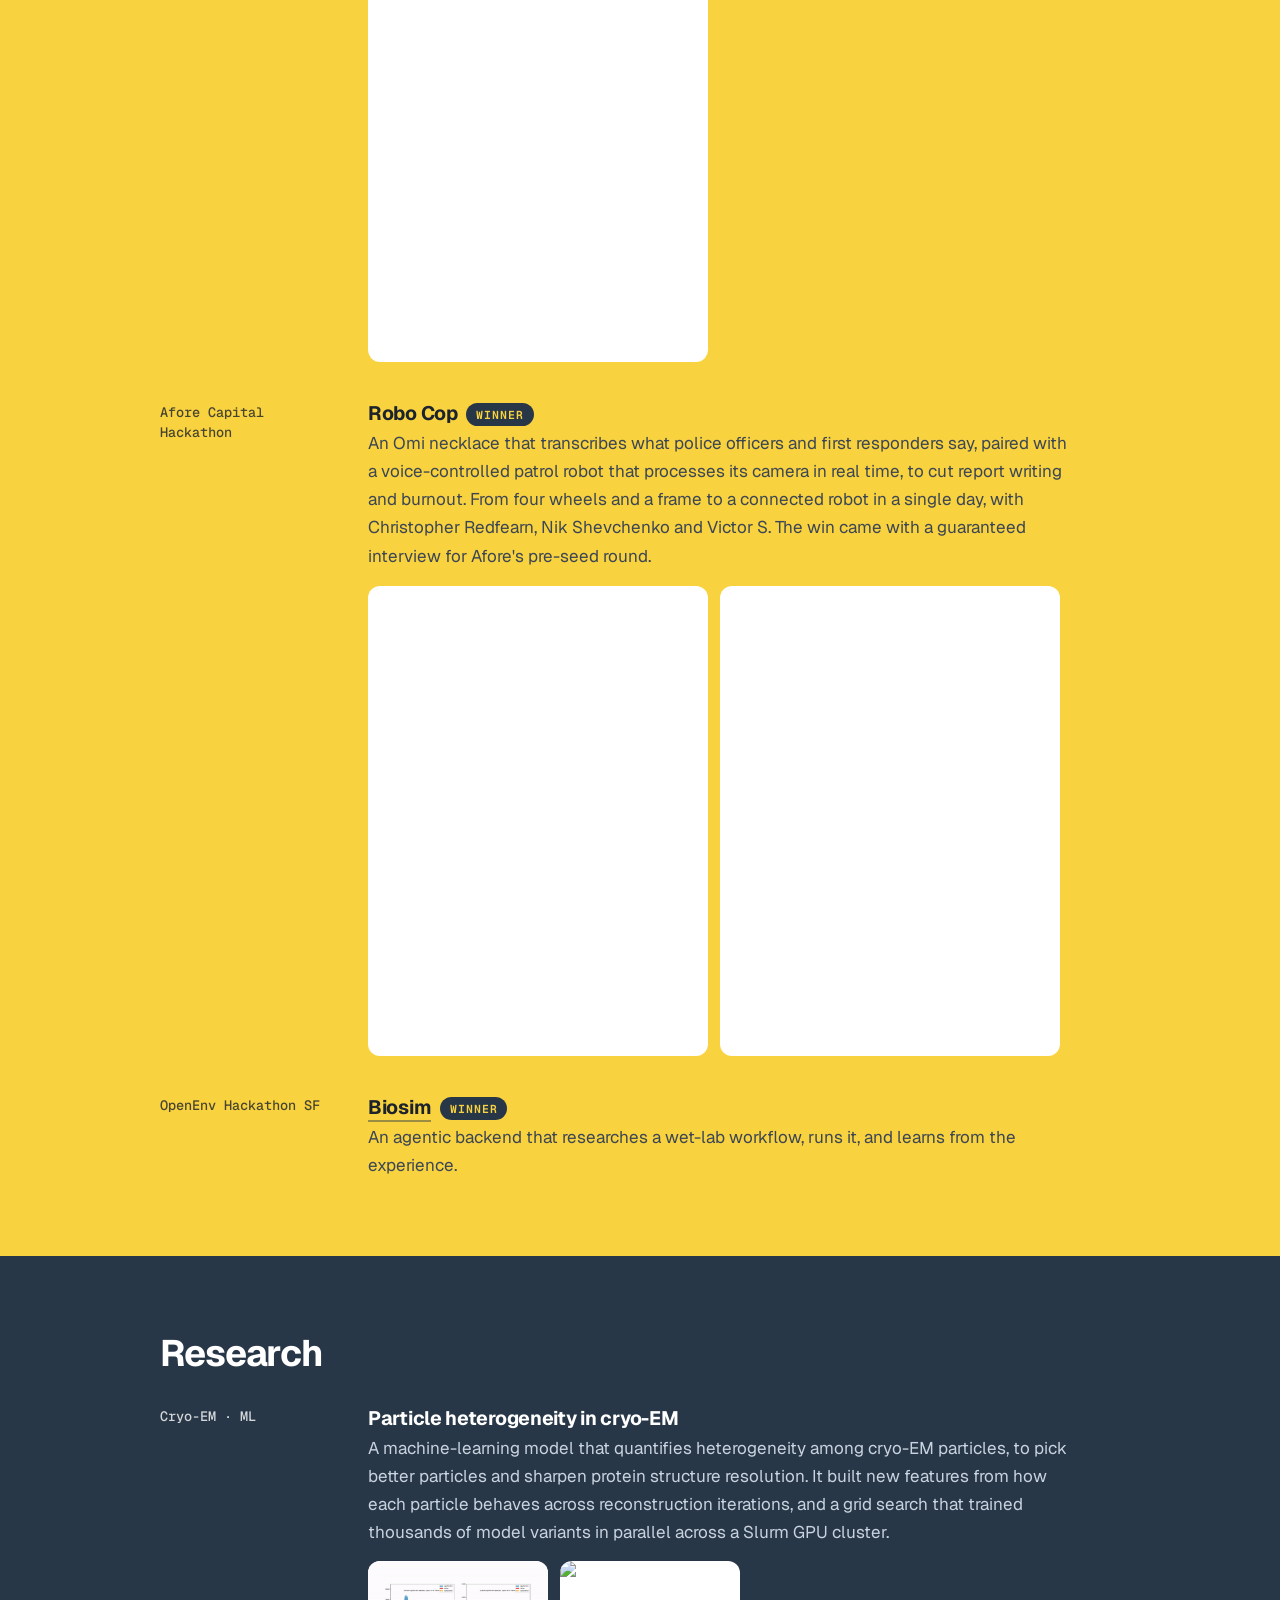
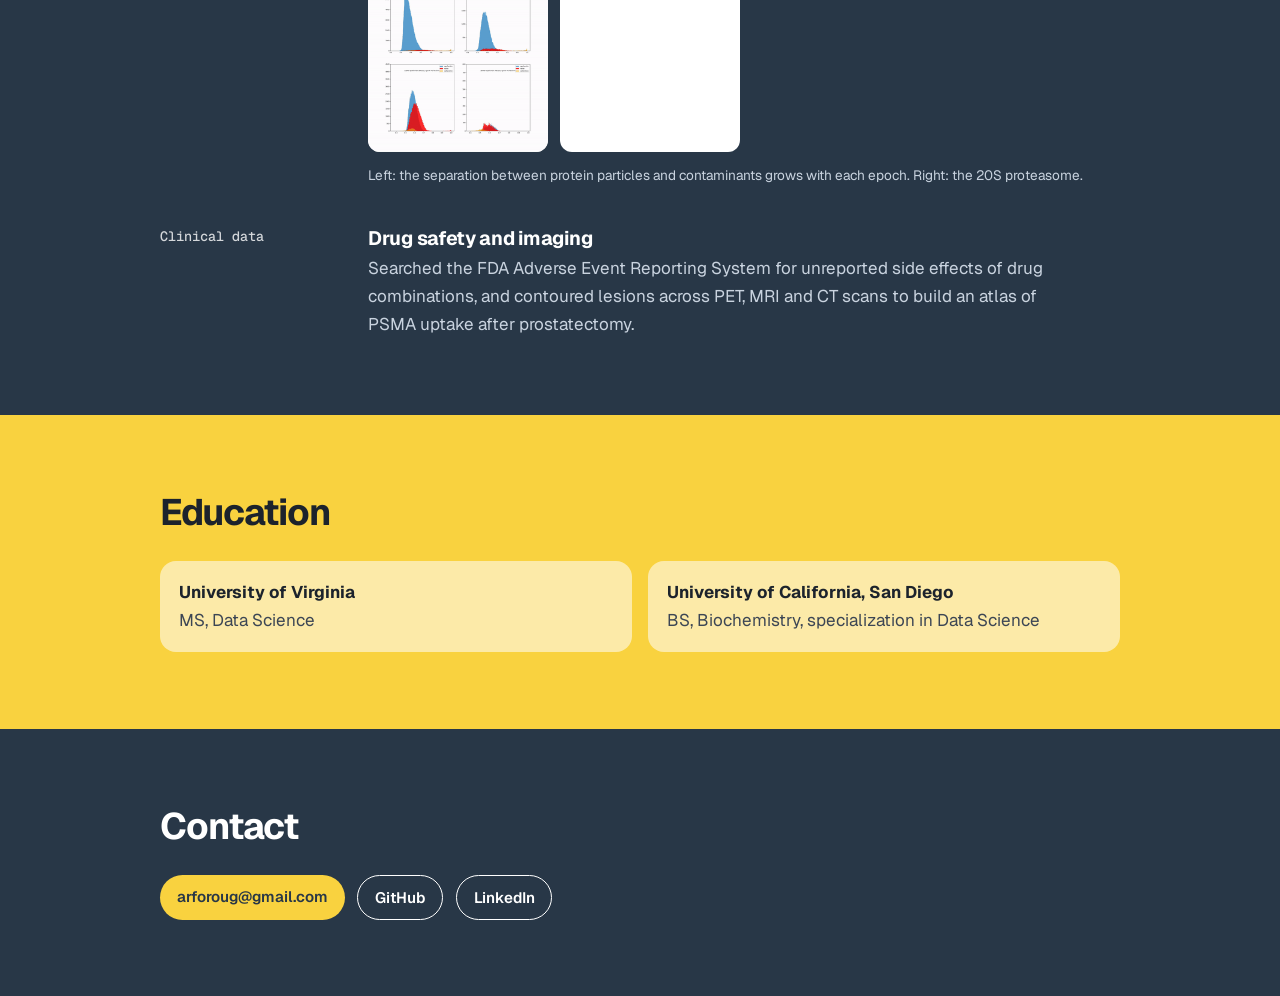
==== commit 7ddca9af: "Profile: LinkedIn posts for every hackathon, Afore Capital win, smaller embeds Each hackathon carrie" ====
--- a/index.html
+++ b/index.html
@@ -60,13 +60,14 @@
   .badge{display:inline-block; font:600 .72rem/1 var(--mono); letter-spacing:.08em; text-transform:uppercase; padding:.36rem .62rem; border-radius:999px; vertical-align:middle; margin-left:.55rem}
   .badge.win{background:var(--navy); color:var(--yellow)}
   .badge.built{background:rgba(40,55,71,.12); color:var(--navy)}
-  .videos{display:grid; grid-template-columns:1fr; gap:14px; margin-top:1rem; max-width:40rem}
+  .videos{display:grid; grid-template-columns:1fr; gap:14px; margin-top:1rem; max-width:24rem}
   .videos figure{margin:0}
   .videos .frame{position:relative; aspect-ratio:16/9; border-radius:12px; overflow:hidden; background:#000}
   .videos iframe,.videos video{position:absolute; inset:0; width:100%; height:100%; border:0; object-fit:cover}
   .videos figcaption{font-size:.85rem; margin-top:.4rem; color:var(--on-navy-soft)}
-  .post{margin-top:1rem; width:504px; max-width:100%; border-radius:12px; overflow:hidden; background:#fff}
-  .post iframe{display:block; width:100%; height:628px; border:0}
+  .posts{display:flex; flex-wrap:wrap; gap:12px; margin-top:1rem}
+  .post{width:340px; max-width:100%; border-radius:12px; overflow:hidden; background:#fff}
+  .post iframe{display:block; width:100%; height:470px; border:0}
   figure.research{margin:.9rem 0 0; display:flex; gap:12px; flex-wrap:wrap}
   figure.research img{width:180px; max-width:100%; border-radius:12px; background:#fff}
   figure.research figcaption{flex-basis:100%; font-size:.85rem; color:var(--on-navy-soft)}
@@ -158,21 +159,31 @@
           <div>
             <h3><a href="https://cerebralvalley.ai/e/google-io-hackathon/hackathon/gallery/113">Sky Guardian</a><span class="badge win">2nd place</span></h3>
             <p>Drone software on Gemini Live that processes aerial footage in real time for search and rescue: it finds people in distress, locates them from surrounding landmarks, and keeps working where satellite signal drops out. Built with Nicolas Dos Santos, Alex Battikha and Hari Natarajan.</p>
-            <div class="post"><iframe src="https://www.linkedin.com/embed/feed/update/urn:li:ugcPost:7465370348725780480?collapsed=1" title="LinkedIn post: 2nd place at the Google I/O Hackathon" loading="lazy" allowfullscreen></iframe></div>
+            <div class="posts"><div class="post"><iframe src="https://www.linkedin.com/embed/feed/update/urn:li:ugcPost:7465370348725780480?collapsed=1" title="LinkedIn post: 2nd place at the Google I/O Hackathon" loading="lazy" allowfullscreen></iframe></div></div>
           </div>
         </div>
         <div class="item">
           <span class="when">AGI House × Nebius</span>
           <div>
             <h3><a href="https://github.com/arminforoughi/nebius_k1">RAX on the Booster K1</a><span class="badge win">Winner</span></h3>
-            <p>A voice-controlled humanoid: talk to the K1 and it walks, follows people, tracks objects, dances and waves. Gemini Live for voice, YOLOv8 for detection, stereo depth and face recognition on the robot.</p>
+            <p>A mapping agent that gives robots an understanding of their surroundings by combining voice with vision: talk to the K1 and it walks, explores, recognises and remembers faces, follows people and choreographs its own dances. Gemini Live for voice, YOLOv8, face recognition and stereo depth for real-time mapping, with Christopher Redfearn bringing it to the Unitree G1.</p>
+            <div class="posts"><div class="post"><iframe src="https://www.linkedin.com/embed/feed/update/urn:li:ugcPost:7427305210517327875?collapsed=1" title="LinkedIn post: the AGI House mapping agent" loading="lazy" allowfullscreen></iframe></div></div>
           </div>
         </div>
         <div class="item">
           <span class="when">AI Engineer World's Fair 2025</span>
           <div>
-            <h3>Survival of the features<span class="badge win">Winner</span></h3>
-            <p>A/B testing, presented at the AI Engineer World's Fair.</p>
+            <h3><a href="https://evolvy.space/">Survival of the Feature</a><span class="badge win">Winner</span></h3>
+            <p>Agentic A/B testing: agents find the high-impact pages, ship changes, track how users behave and keep optimising on live data. A growth team running in the background, around the clock.</p>
+            <div class="posts"><div class="post"><iframe src="https://www.linkedin.com/embed/feed/update/urn:li:ugcPost:7341931412771491841?collapsed=1" title="LinkedIn post: Survival of the Feature at the AI Engineer World's Fair" loading="lazy" allowfullscreen></iframe></div></div>
+          </div>
+        </div>
+        <div class="item">
+          <span class="when">Afore Capital Hackathon</span>
+          <div>
+            <h3>Robo Cop<span class="badge win">Winner</span></h3>
+            <p>An Omi necklace that transcribes what police officers and first responders say, paired with a voice-controlled patrol robot that processes its camera in real time, to cut report writing and burnout. From four wheels and a frame to a connected robot in a single day, with Christopher Redfearn, Nik Shevchenko and Victor S. The win came with a guaranteed interview for Afore's pre-seed round.</p>
+            <div class="posts"><div class="post"><iframe src="https://www.linkedin.com/embed/feed/update/urn:li:ugcPost:7398889905940041729?collapsed=1" title="LinkedIn post: winning the Afore Capital Hackathon" loading="lazy" allowfullscreen></iframe></div><div class="post"><iframe src="https://www.linkedin.com/embed/feed/update/urn:li:ugcPost:7399196744468688897?collapsed=1" title="LinkedIn post: Robo Cop at the Afore Capital Hackathon" loading="lazy" allowfullscreen></iframe></div></div>
           </div>
         </div>
         <div class="item">
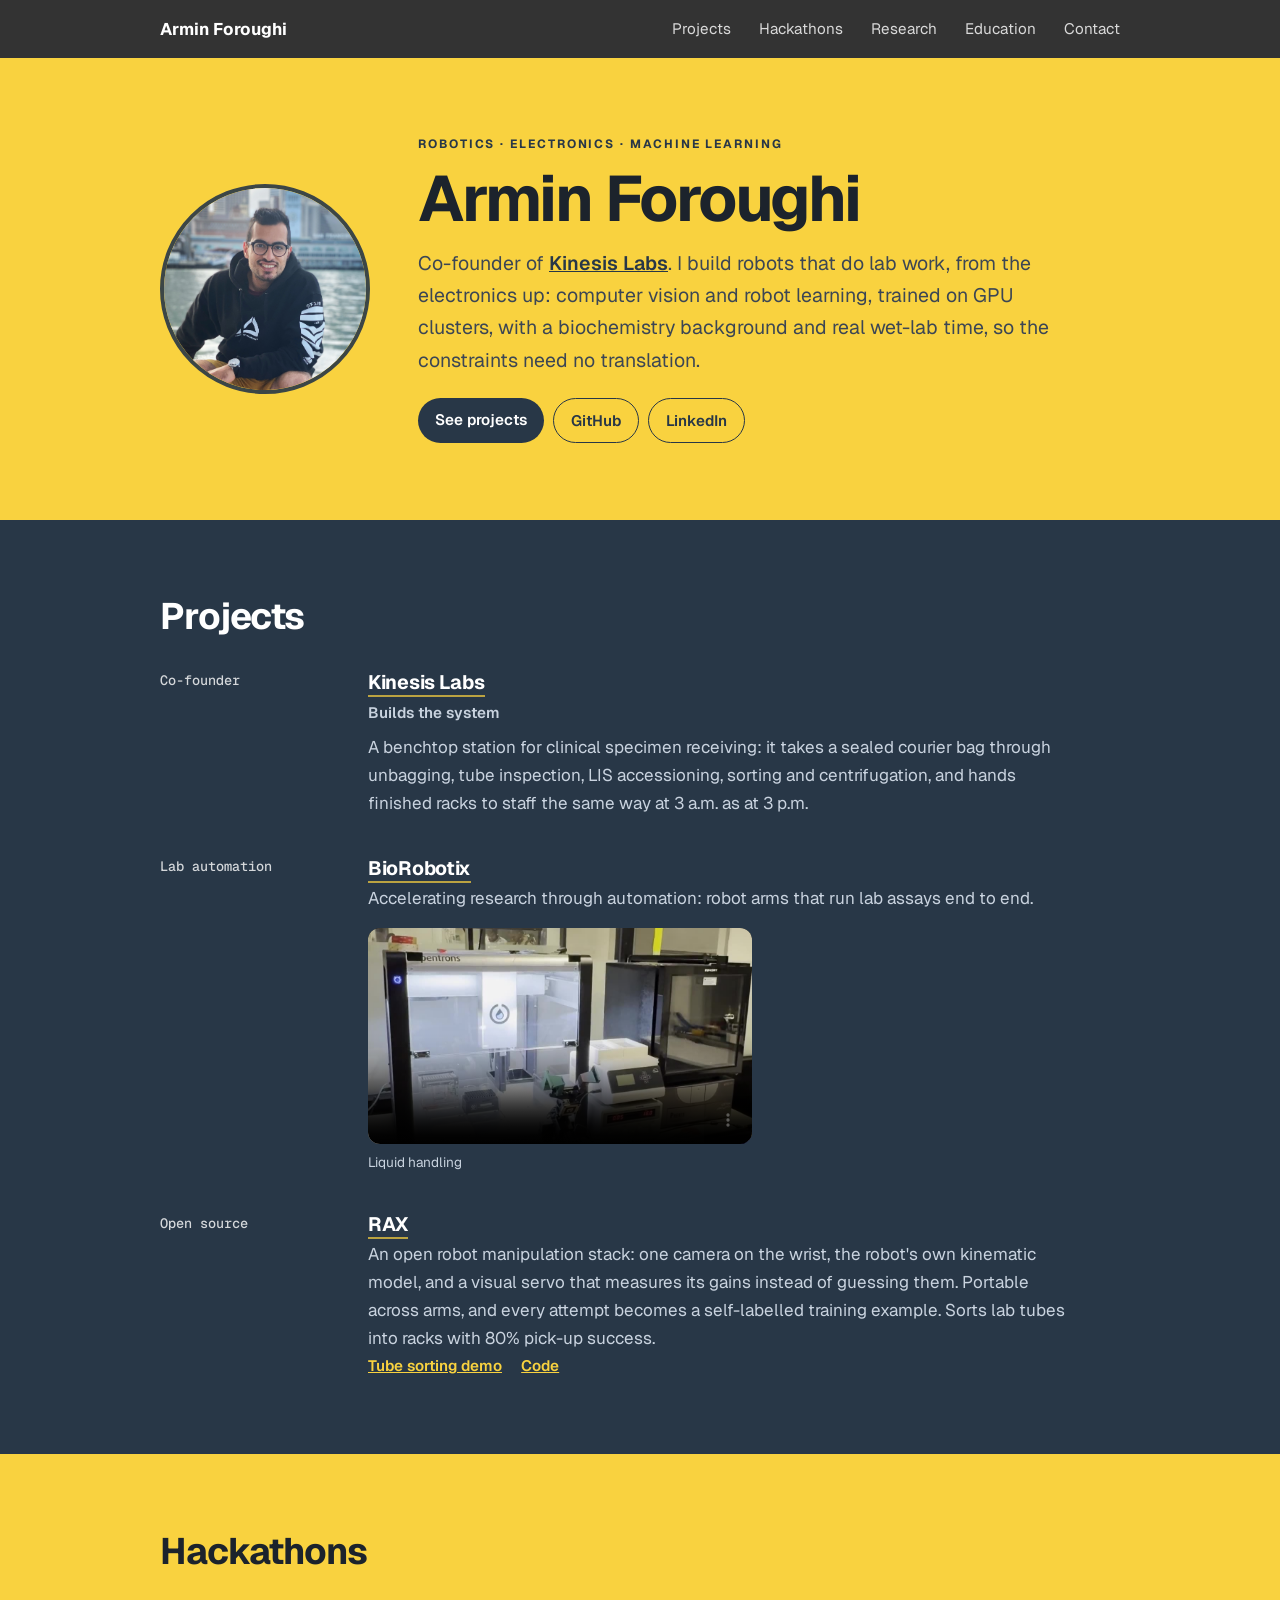
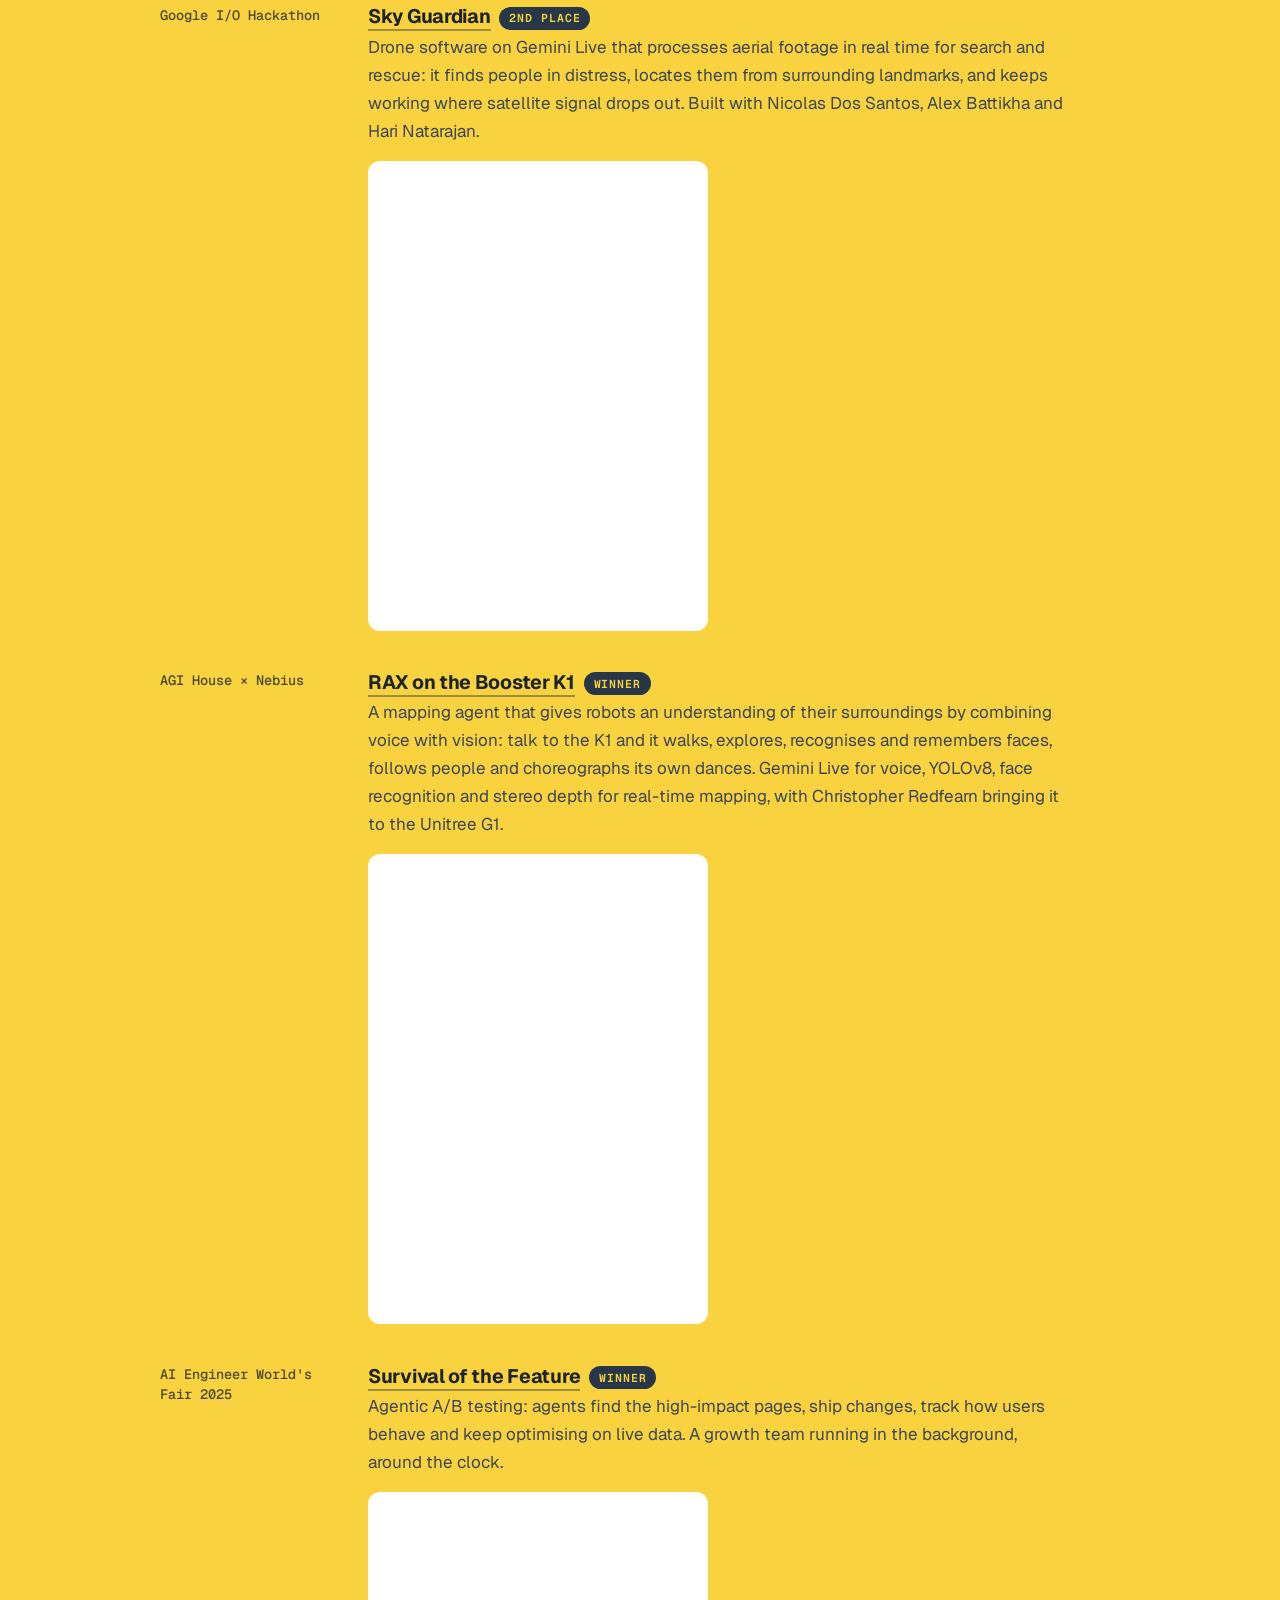
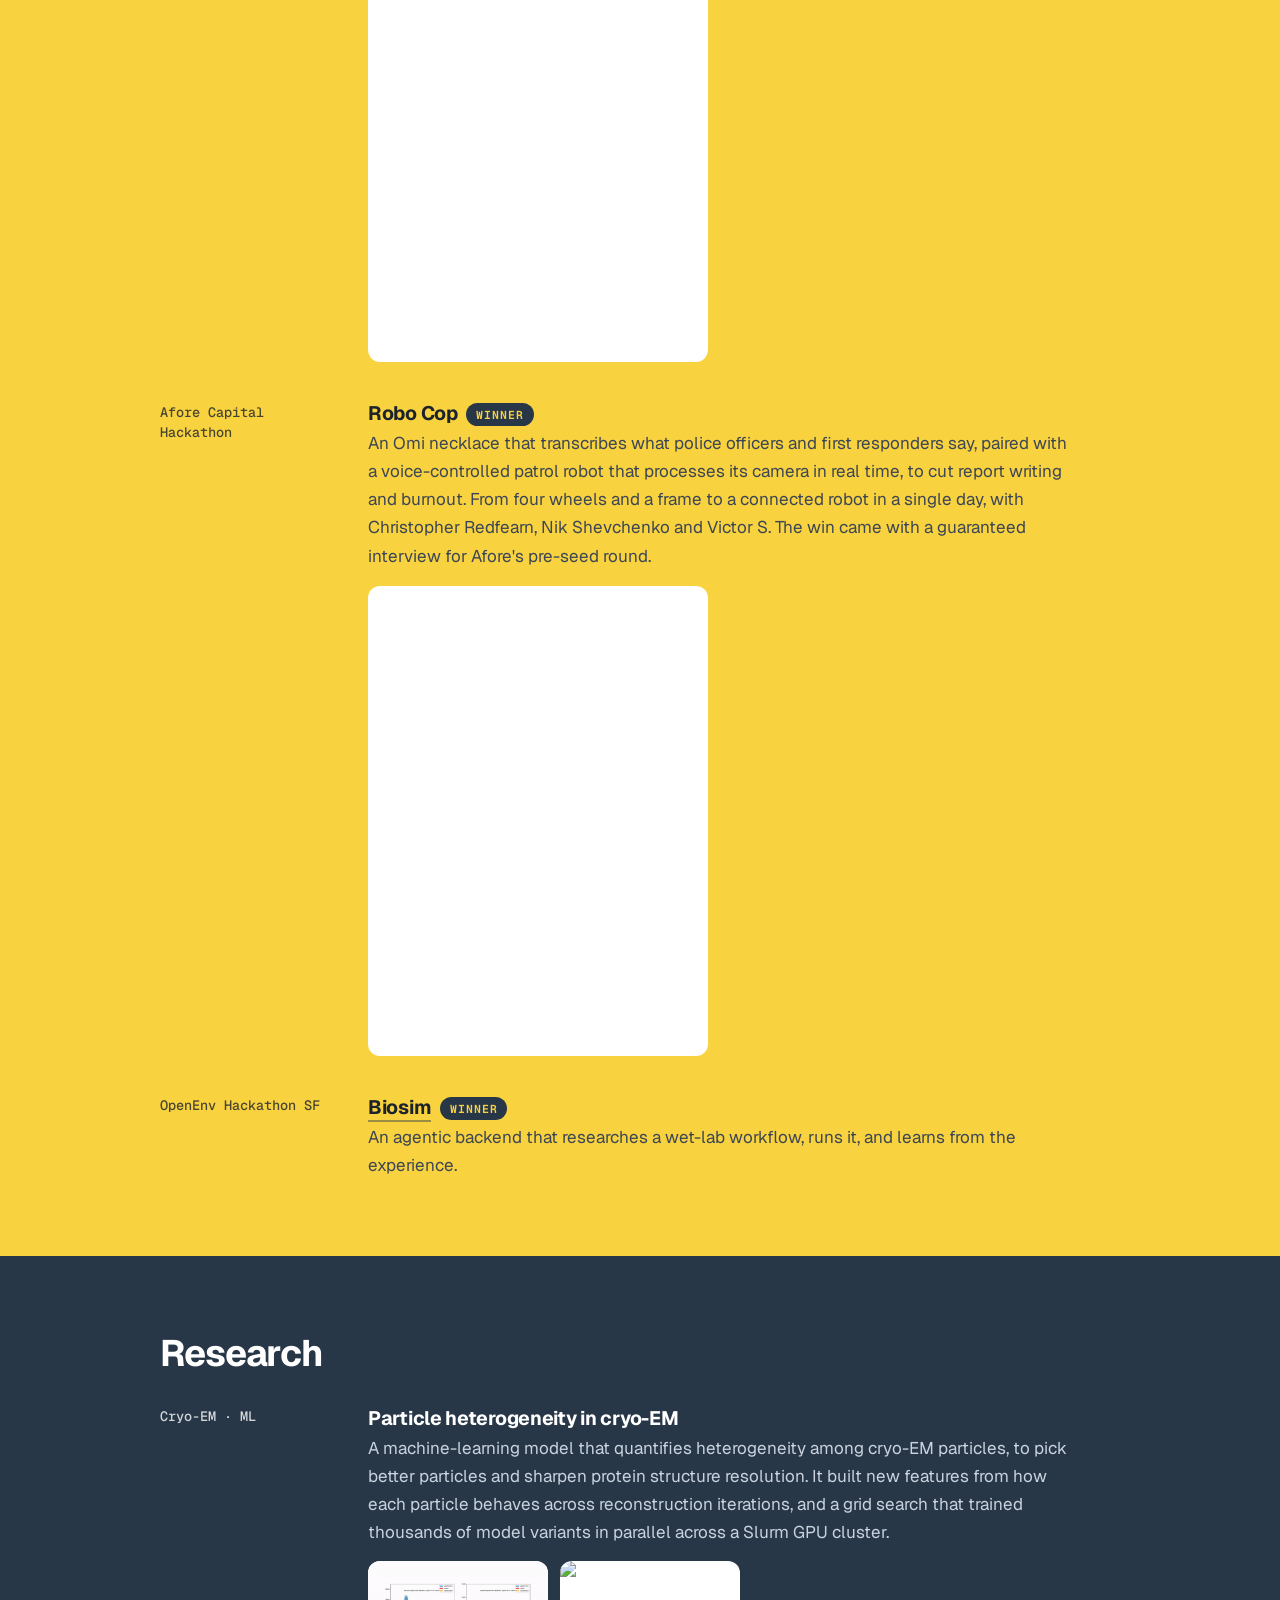
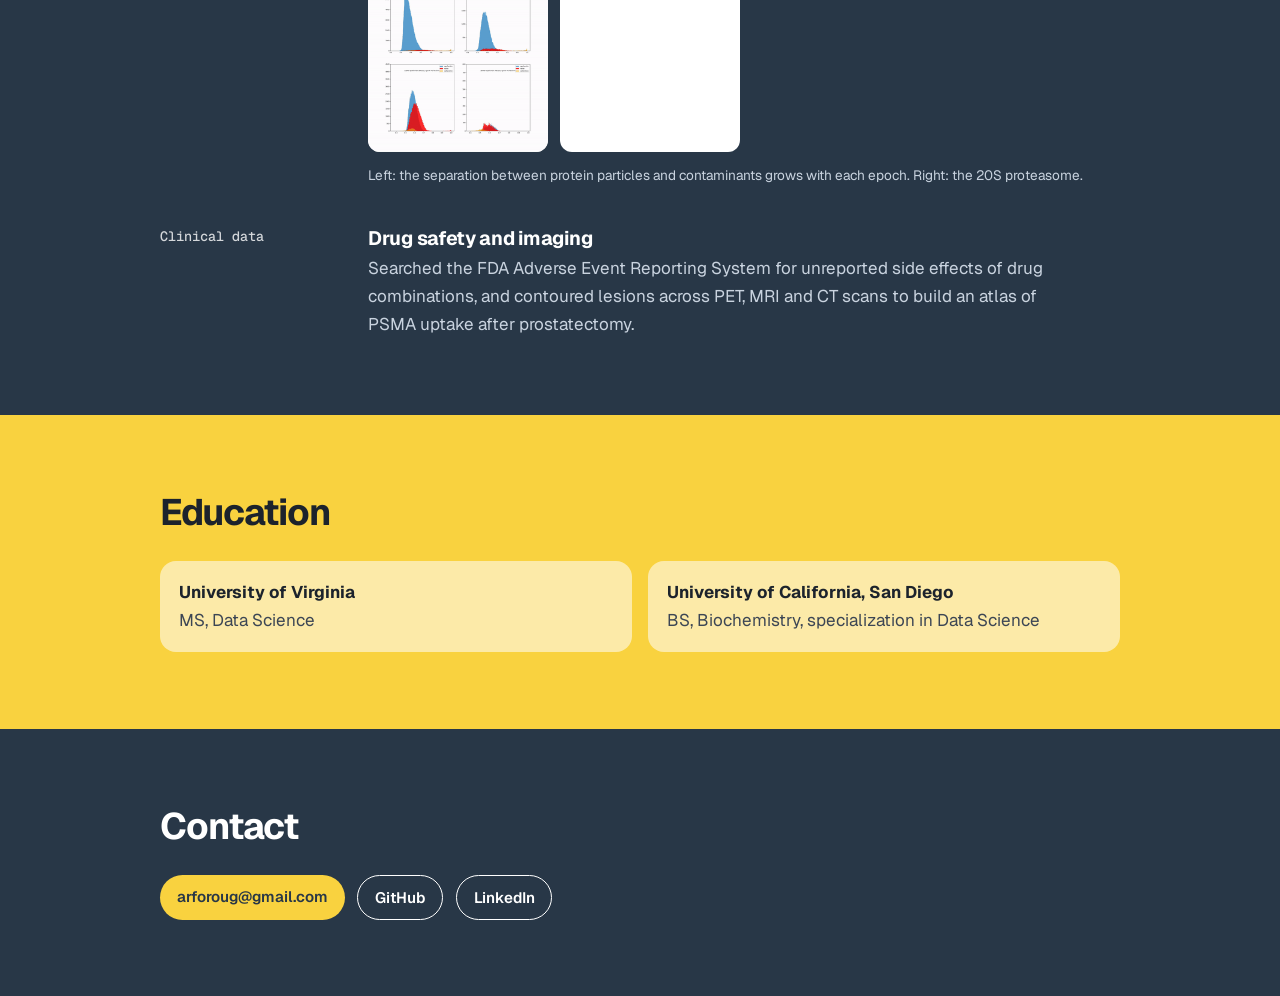
==== commit e8068982: "Profile: Robo Cop keeps only Petros's post Co-Authored-By: Claude Opus 5.5 (1M context) <noreply@ant" ====
--- a/index.html
+++ b/index.html
@@ -183,7 +183,7 @@
           <div>
             <h3>Robo Cop<span class="badge win">Winner</span></h3>
             <p>An Omi necklace that transcribes what police officers and first responders say, paired with a voice-controlled patrol robot that processes its camera in real time, to cut report writing and burnout. From four wheels and a frame to a connected robot in a single day, with Christopher Redfearn, Nik Shevchenko and Victor S. The win came with a guaranteed interview for Afore's pre-seed round.</p>
-            <div class="posts"><div class="post"><iframe src="https://www.linkedin.com/embed/feed/update/urn:li:ugcPost:7398889905940041729?collapsed=1" title="LinkedIn post: winning the Afore Capital Hackathon" loading="lazy" allowfullscreen></iframe></div><div class="post"><iframe src="https://www.linkedin.com/embed/feed/update/urn:li:ugcPost:7399196744468688897?collapsed=1" title="LinkedIn post: Robo Cop at the Afore Capital Hackathon" loading="lazy" allowfullscreen></iframe></div></div>
+            <div class="posts"><div class="post"><iframe src="https://www.linkedin.com/embed/feed/update/urn:li:ugcPost:7398889905940041729?collapsed=1" title="LinkedIn post: winning the Afore Capital Hackathon" loading="lazy" allowfullscreen></iframe></div></div>
           </div>
         </div>
         <div class="item">
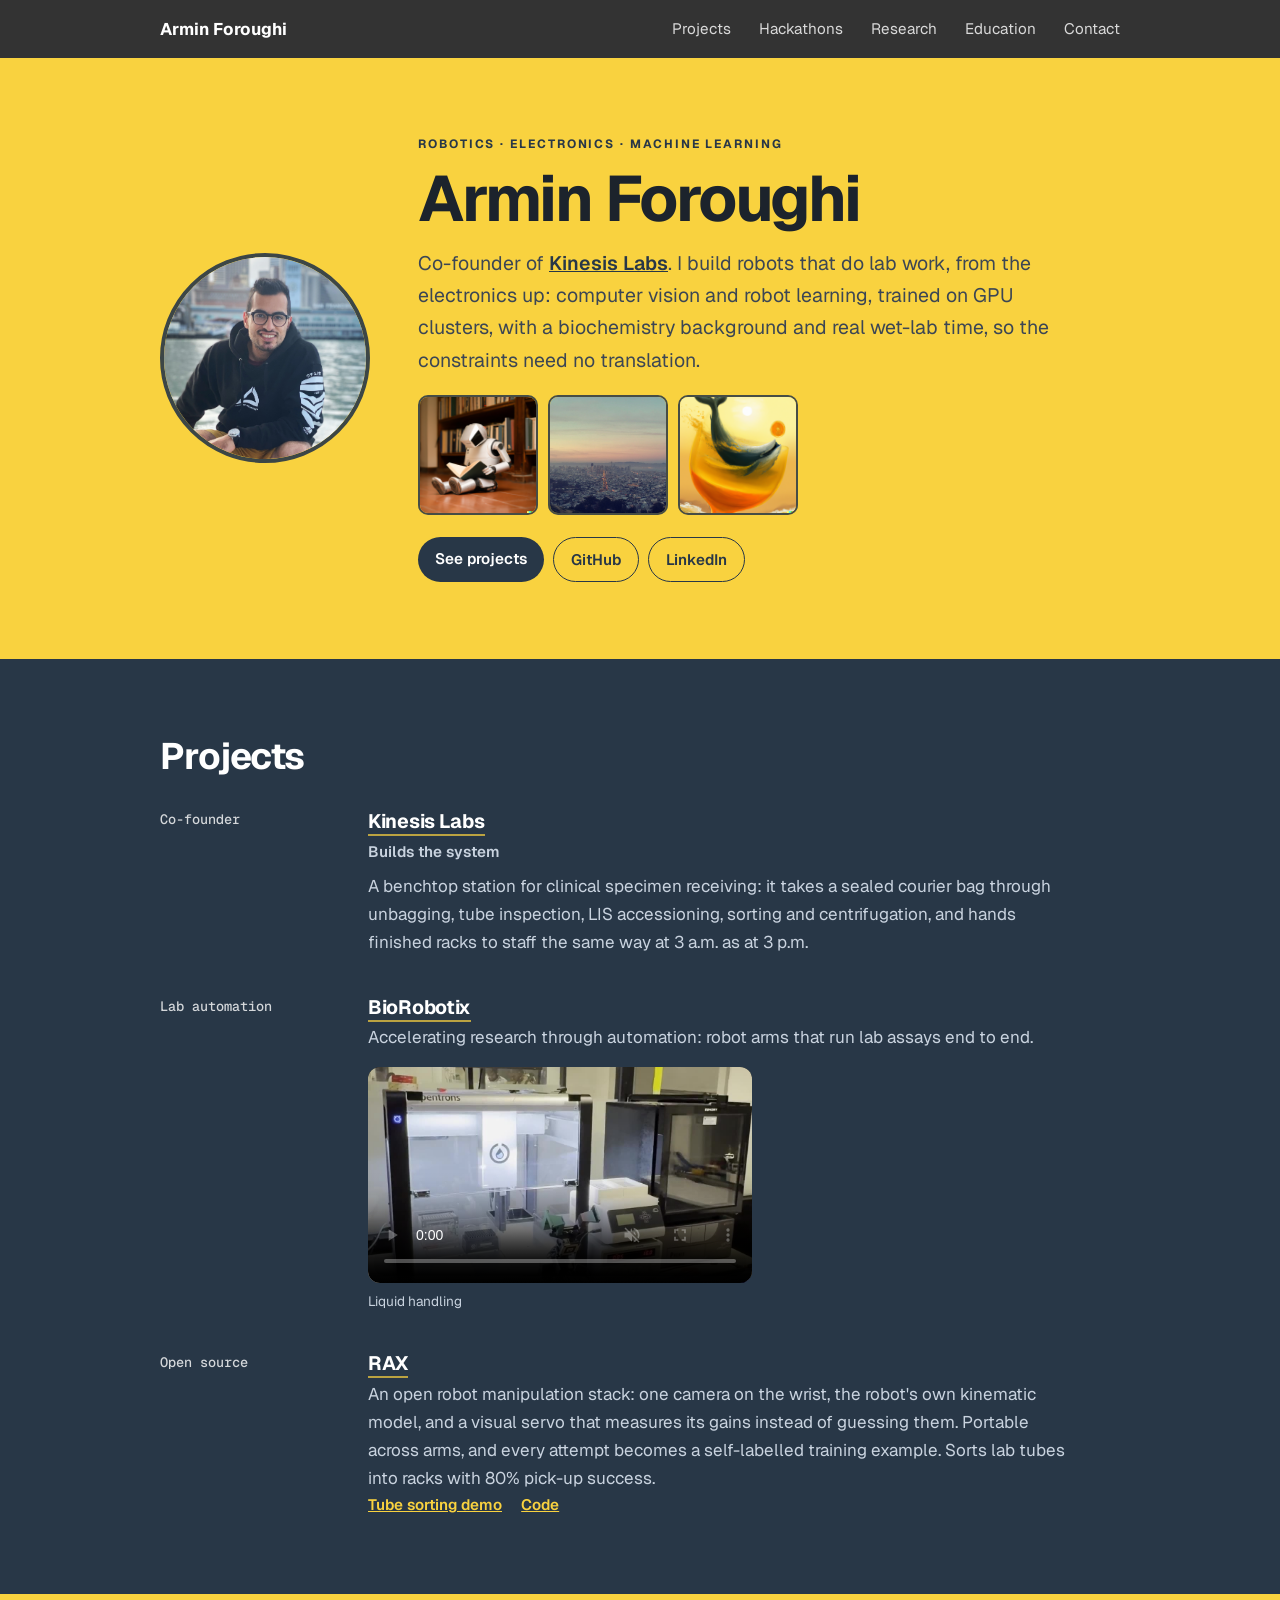
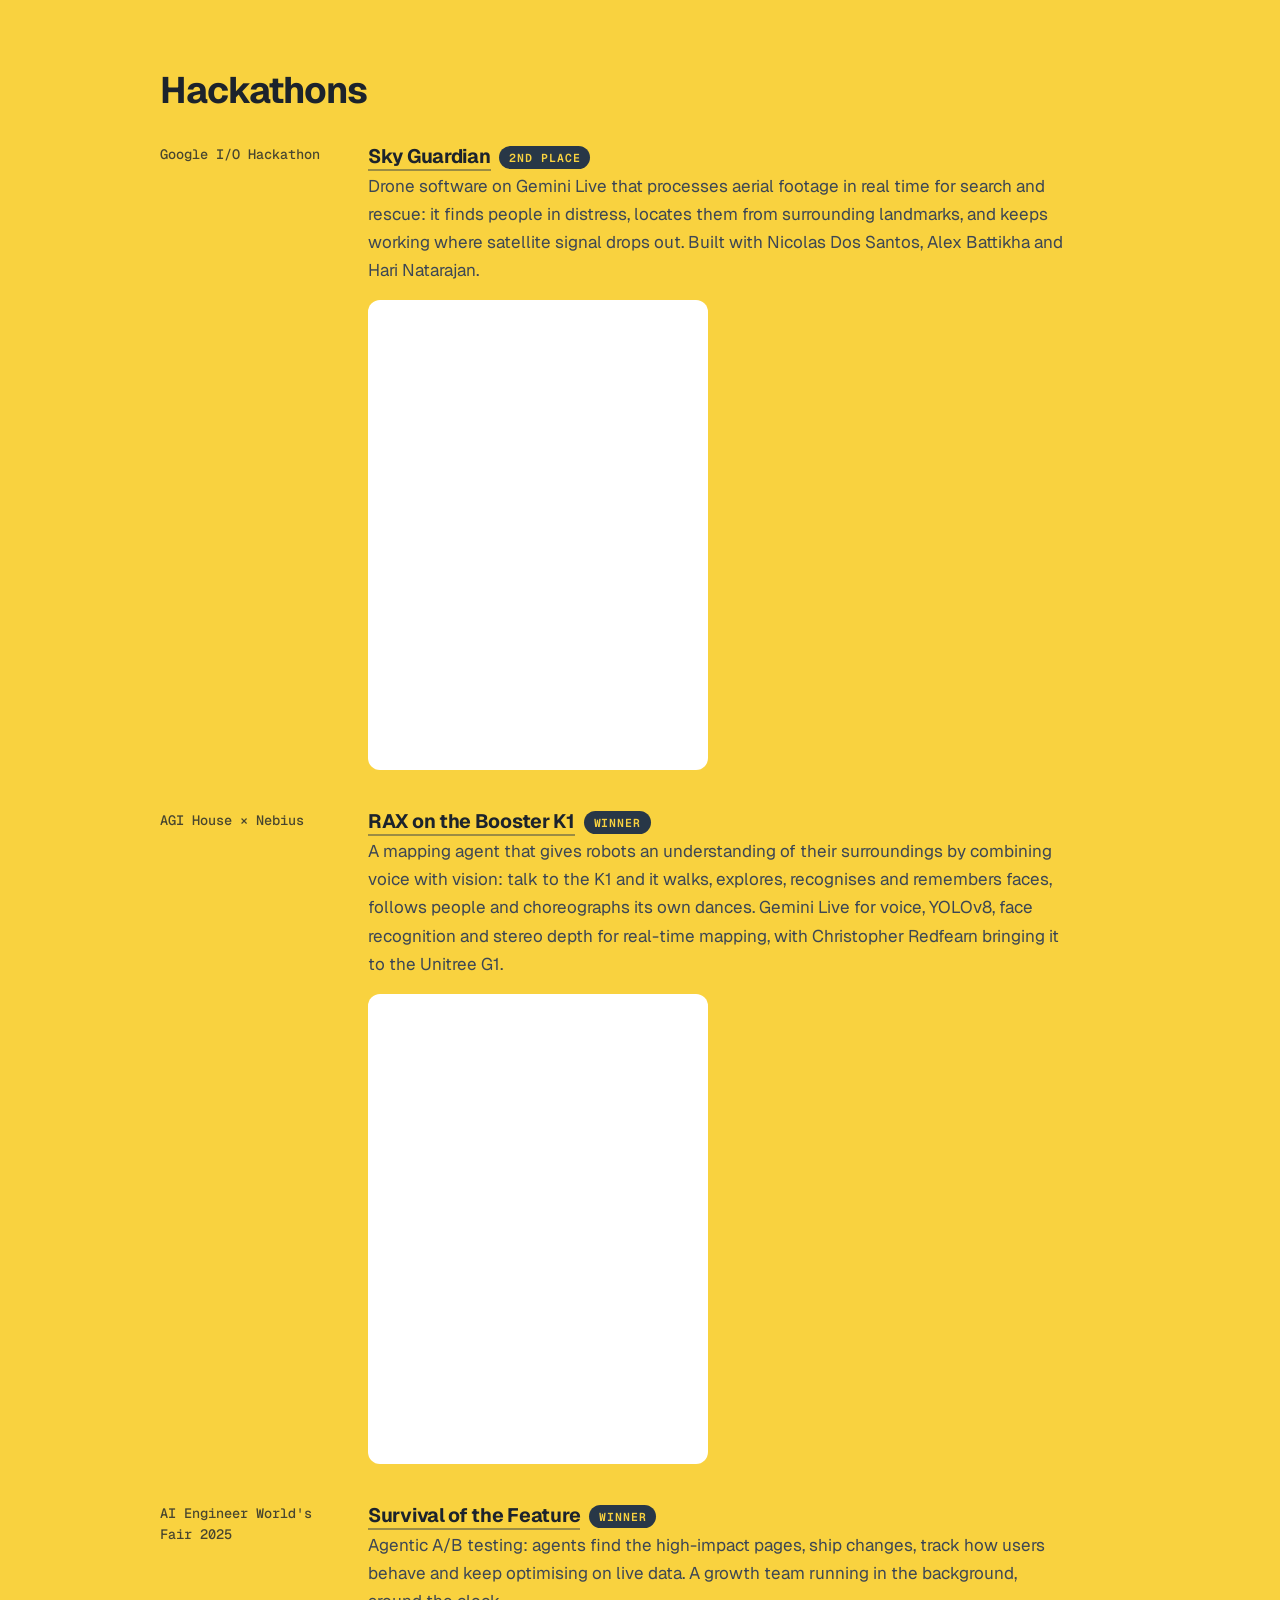
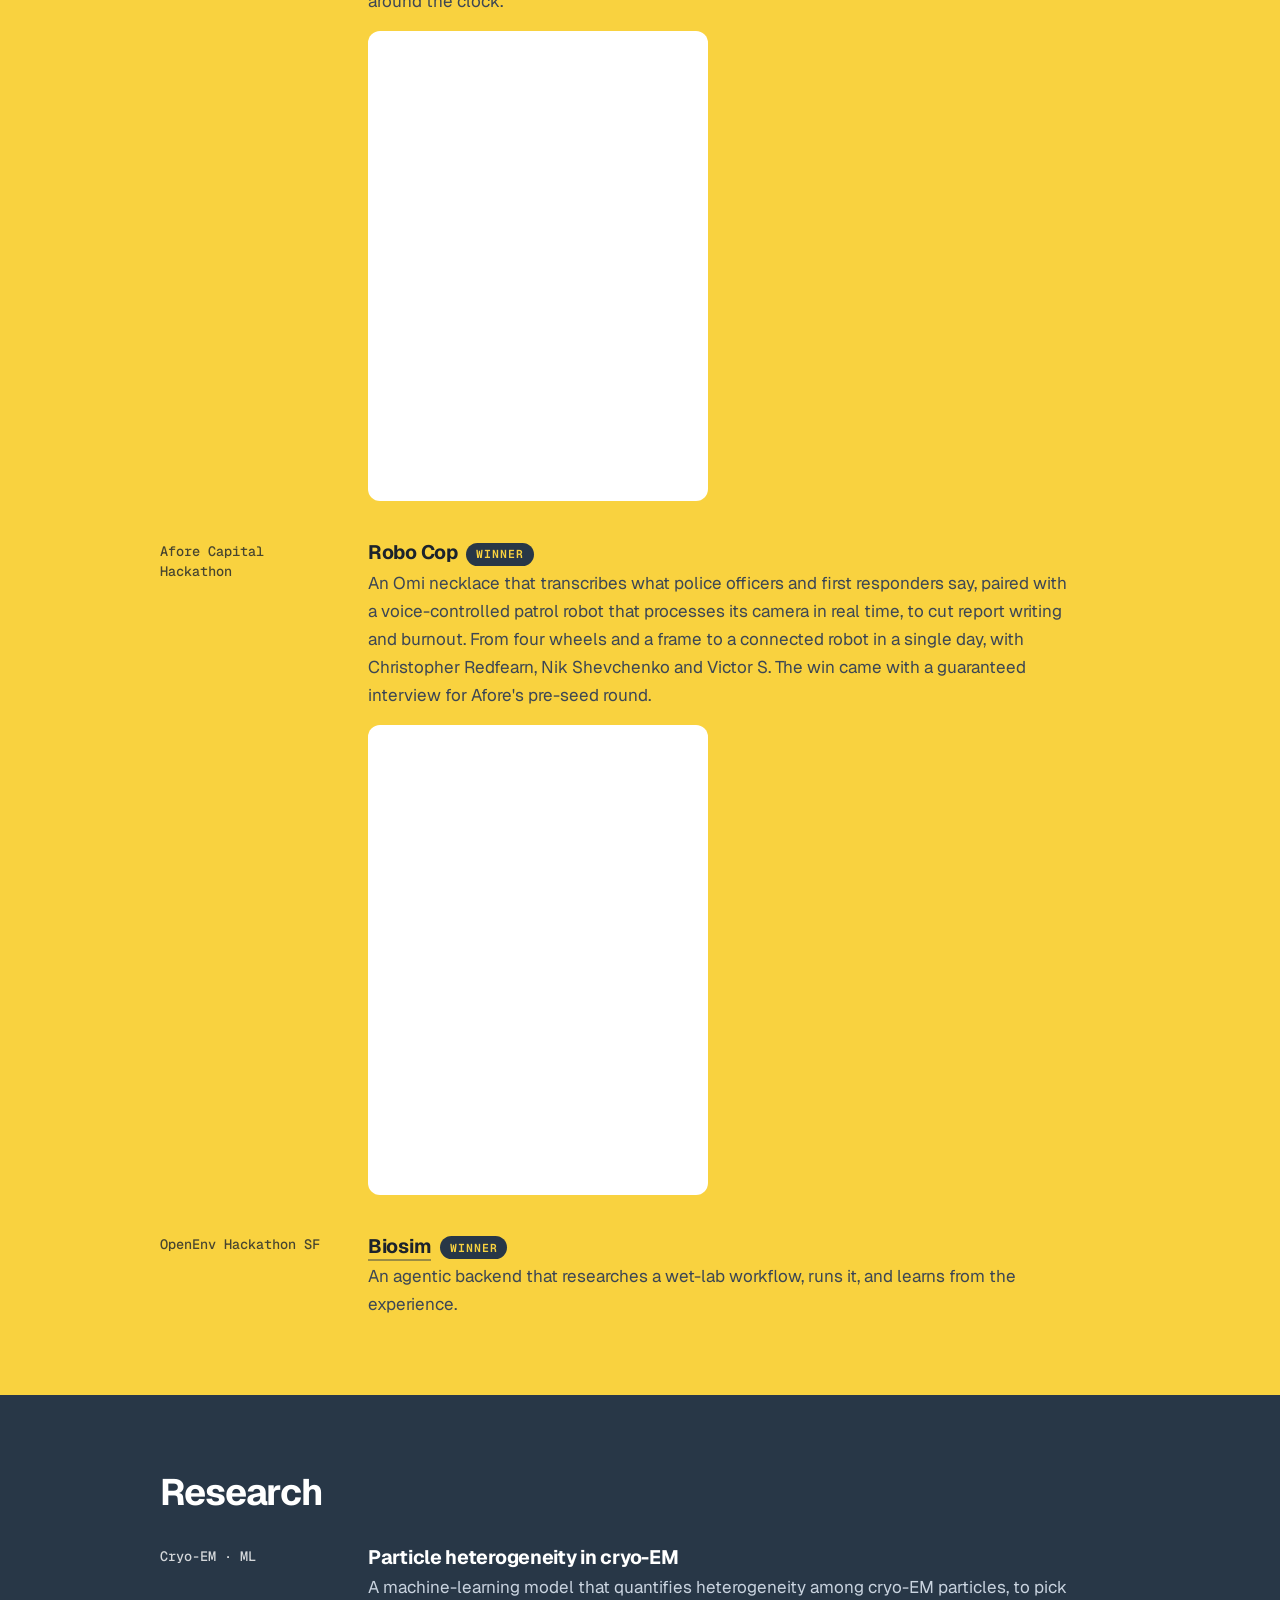
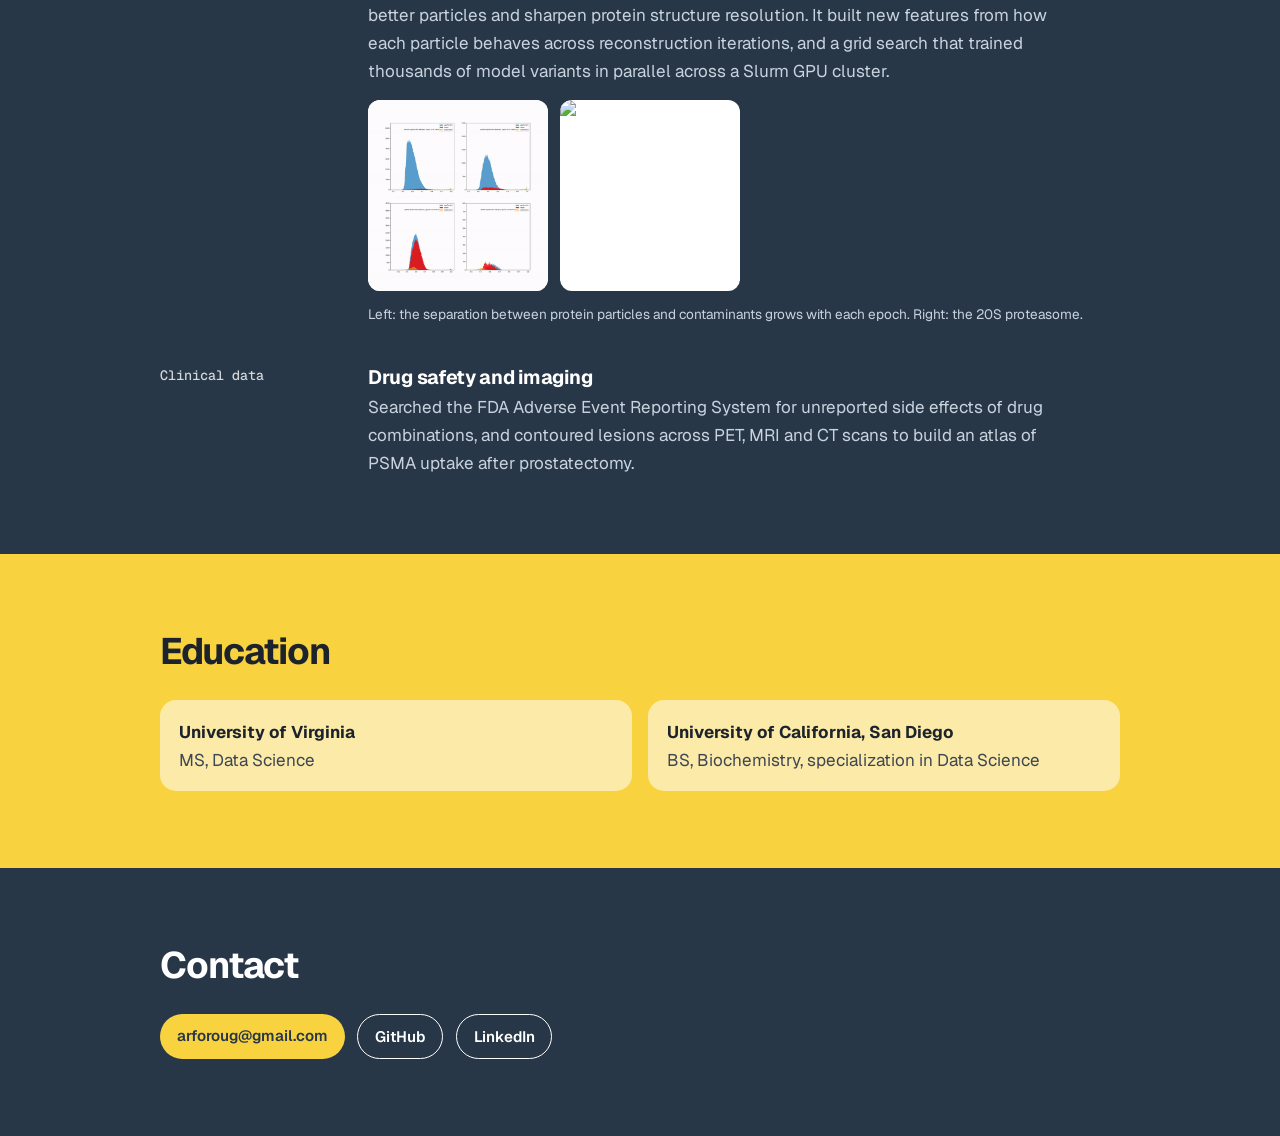
==== commit e2a99c73: "Profile: bring back the three pictures under the intro Co-Authored-By: Claude Opus 5.5 (1M context) " ====
--- a/index.html
+++ b/index.html
@@ -38,6 +38,8 @@
   h1{font-size:clamp(2.3rem,1.5rem + 3.4vw,4rem); line-height:1.02; letter-spacing:-.035em; margin:0; text-wrap:balance}
   .lead{font-size:clamp(1.05rem,1rem + .4vw,1.22rem); color:var(--ink-soft); margin:1rem 0 0; max-width:40rem}
   .lead a{color:var(--navy); font-weight:600}
+  .thumbs{display:flex; gap:10px; flex-wrap:wrap; margin-top:1.2rem}
+  .thumbs img{width:120px; height:120px; object-fit:cover; border-radius:10px; border:2px solid rgba(40,55,71,.85); max-width:30%}
   .contact{display:flex; flex-wrap:wrap; gap:.6rem; margin-top:1.4rem}
   .pill{display:inline-block; text-decoration:none; font-weight:600; font-size:.95rem; border-radius:999px; padding:.55rem 1.05rem; background:var(--navy); color:#fff}
   .pill.ghost{background:transparent; color:var(--navy); border:1.5px solid var(--navy)}
@@ -104,6 +106,11 @@
         <p class="eyebrow">Robotics · Electronics · Machine learning</p>
         <h1>Armin Foroughi</h1>
         <p class="lead">Co-founder of <a href="https://kinesislabs.tech/">Kinesis Labs</a>. I build robots that do lab work, from the electronics up: computer vision and robot learning, trained on GPU clusters, with a biochemistry background and real wet-lab time, so the constraints need no translation.</p>
+        <div class="thumbs">
+          <img src="dalle1.png" alt="" loading="lazy">
+          <img src="sanFrancisco.png" alt="San Francisco" loading="lazy">
+          <img src="DALL1.png" alt="" loading="lazy">
+        </div>
         <div class="contact">
           <a class="pill" href="#projects">See projects</a>
           <a class="pill ghost" href="https://github.com/arminforoughi">GitHub</a>
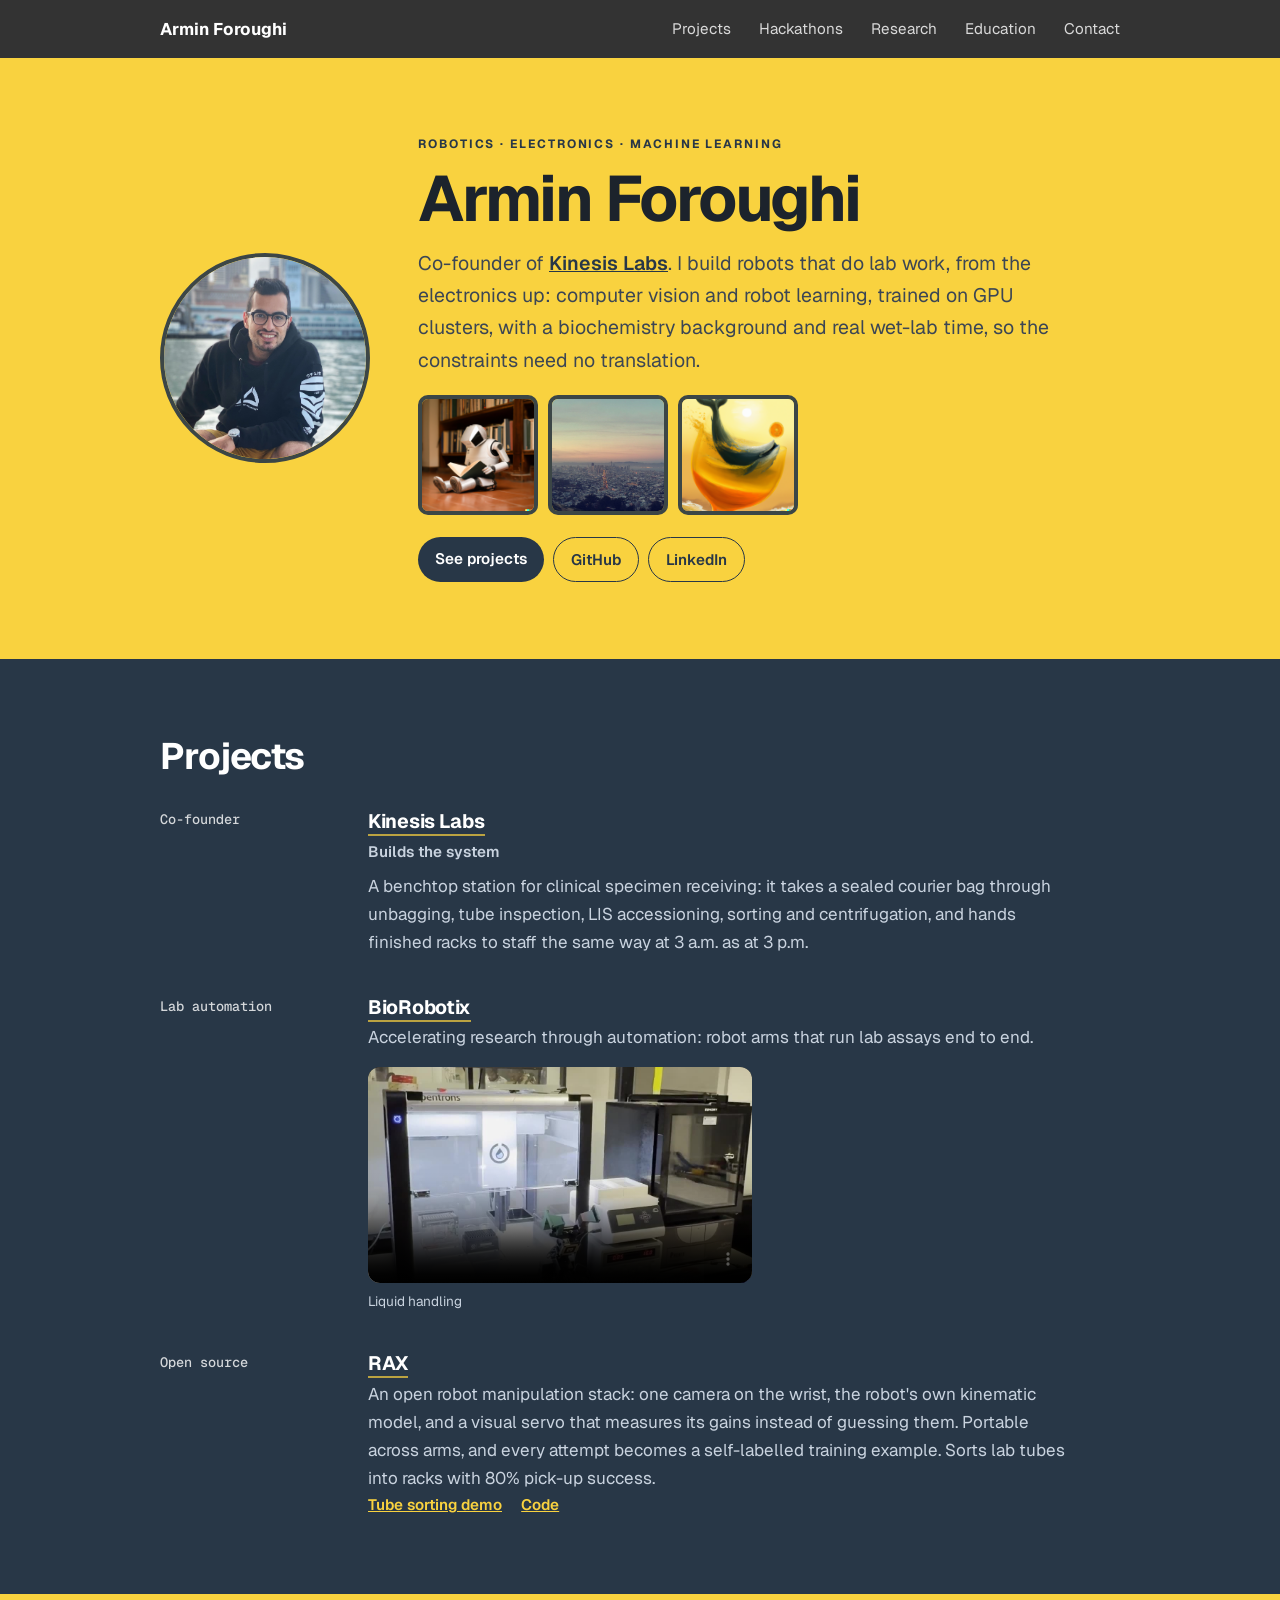
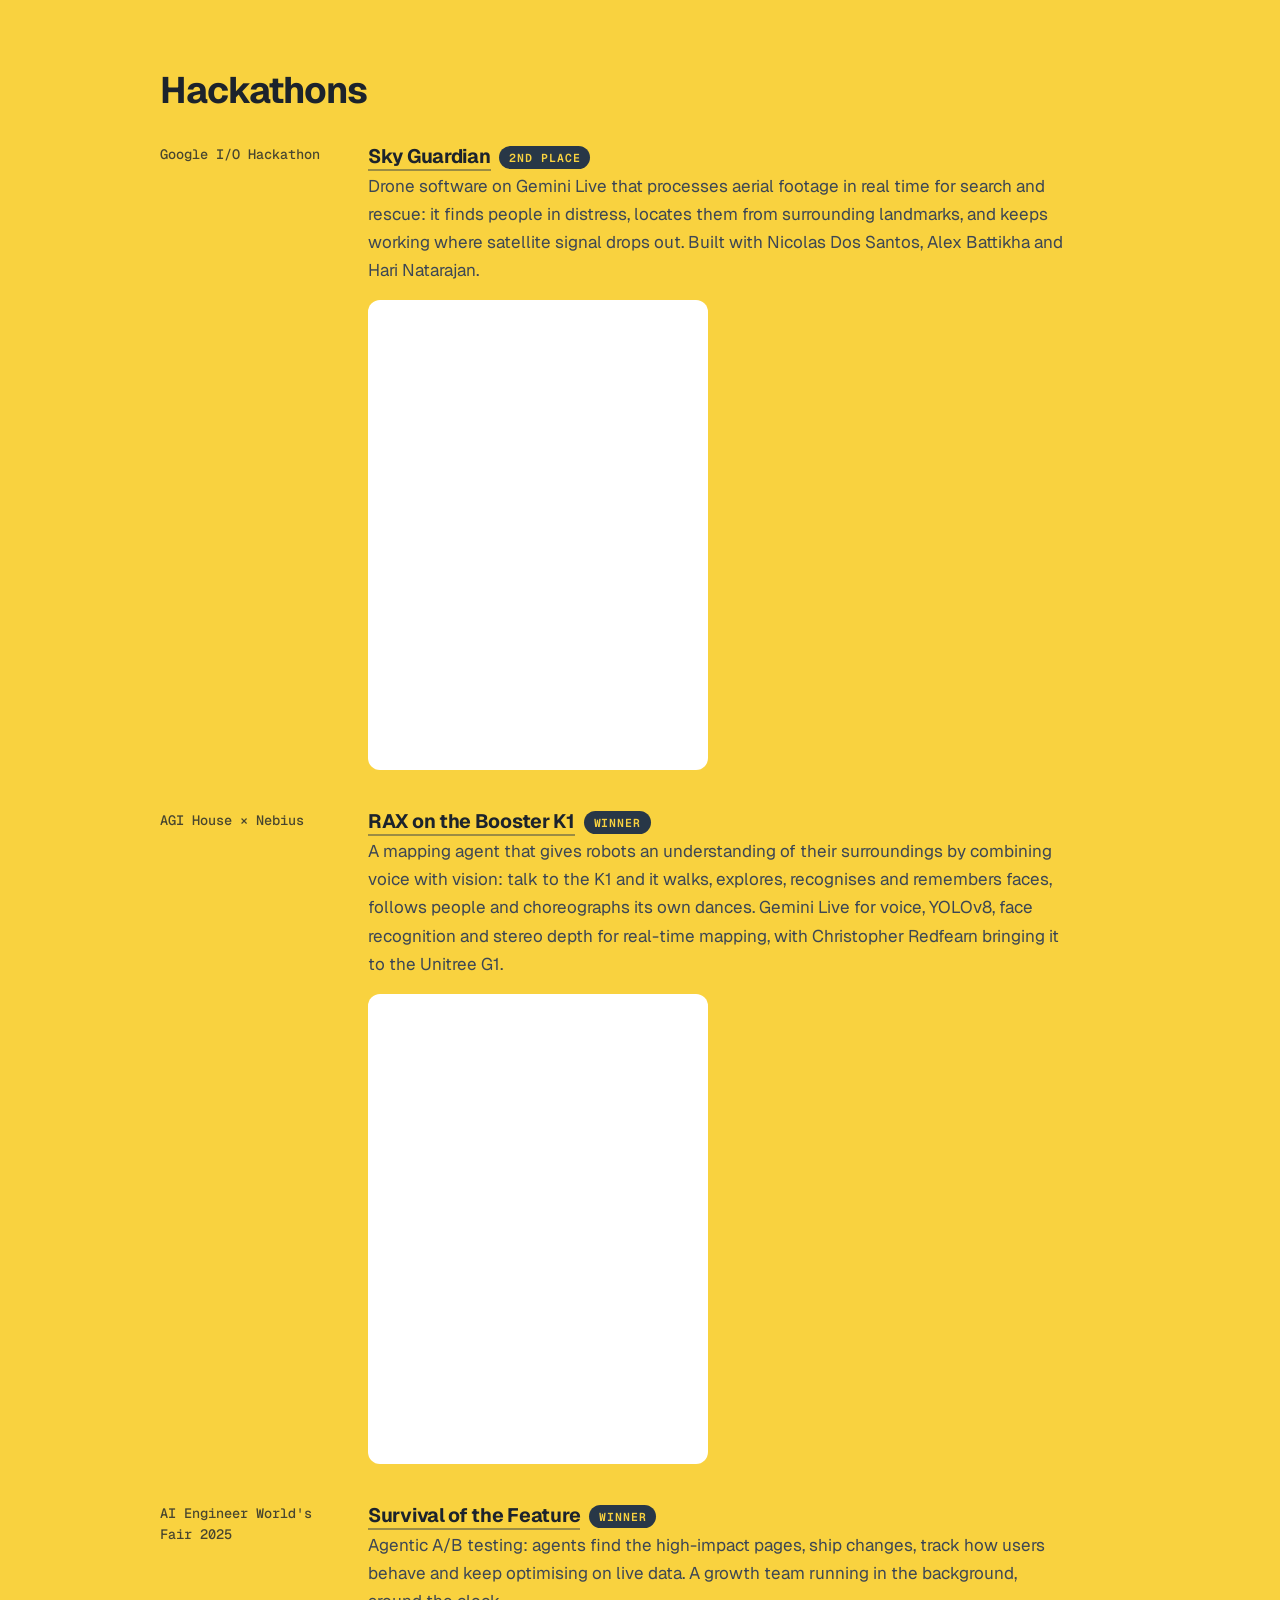
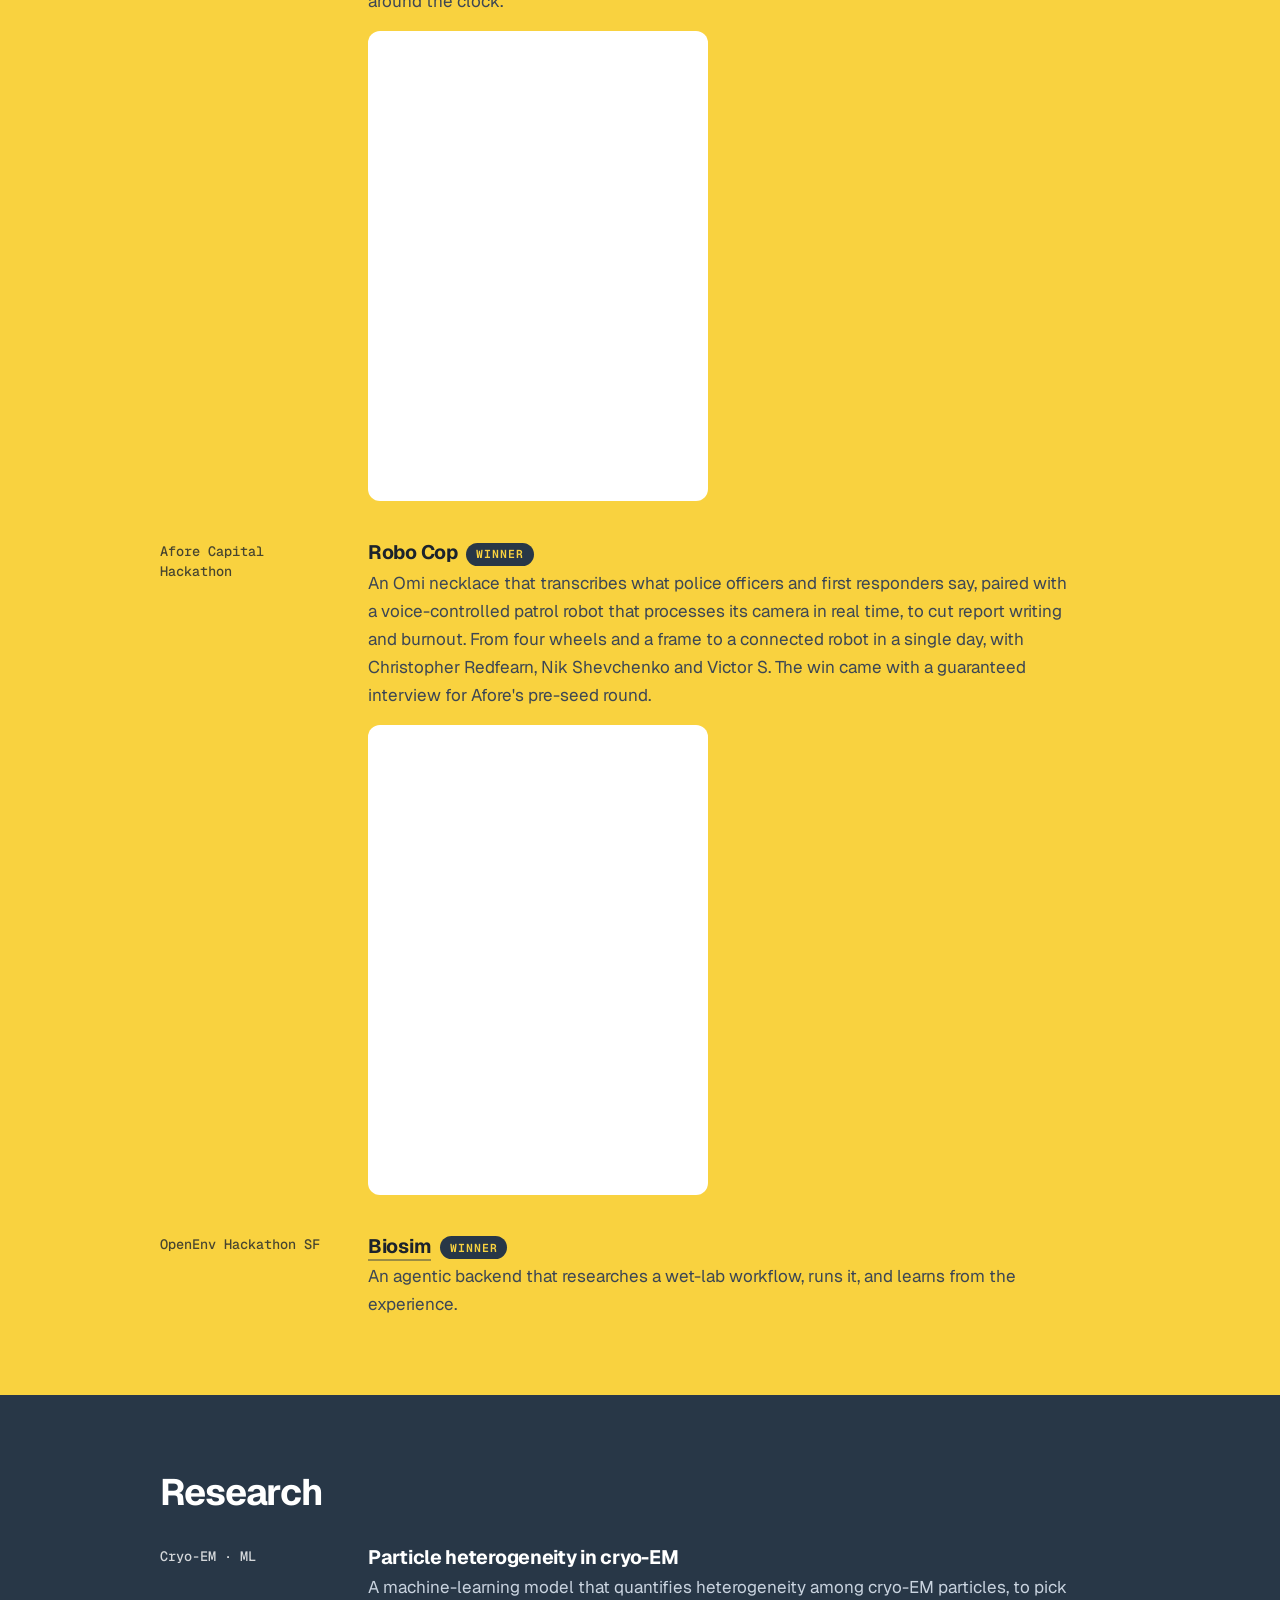
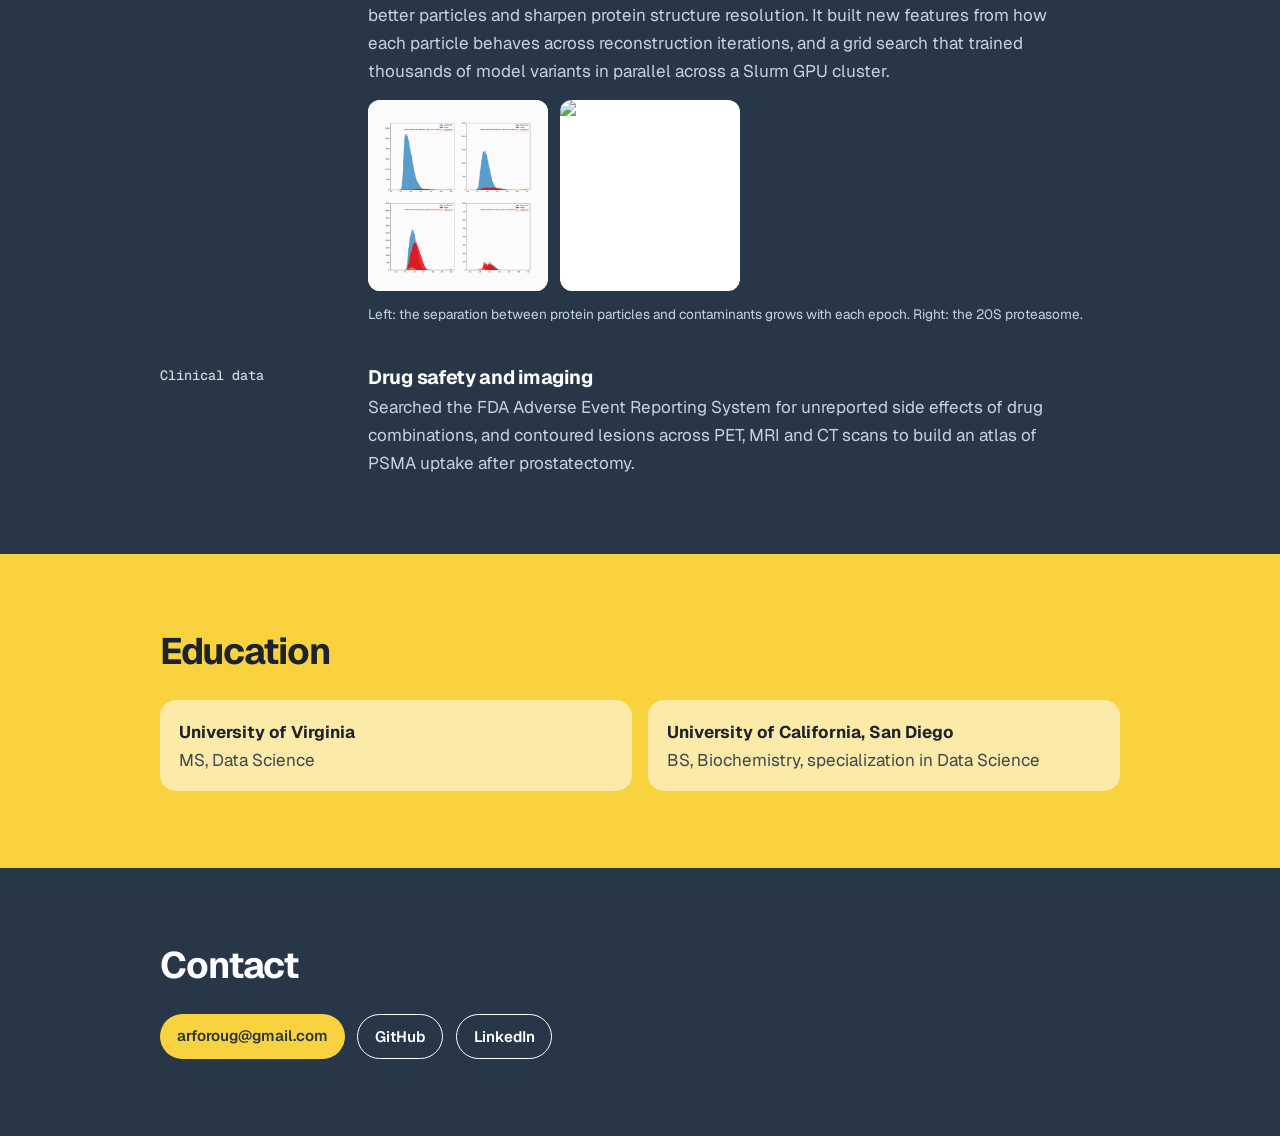
==== commit bd3e07ee: "Profile: no border on the intro pictures Co-Authored-By: Claude Opus 5.5 (1M context) <noreply@anthr" ====
--- a/index.html
+++ b/index.html
@@ -39,7 +39,7 @@
   .lead{font-size:clamp(1.05rem,1rem + .4vw,1.22rem); color:var(--ink-soft); margin:1rem 0 0; max-width:40rem}
   .lead a{color:var(--navy); font-weight:600}
   .thumbs{display:flex; gap:10px; flex-wrap:wrap; margin-top:1.2rem}
-  .thumbs img{width:120px; height:120px; object-fit:cover; border-radius:10px; border:2px solid rgba(40,55,71,.85); max-width:30%}
+  .thumbs img{width:120px; height:120px; object-fit:cover; border-radius:10px; max-width:30%}
   .contact{display:flex; flex-wrap:wrap; gap:.6rem; margin-top:1.4rem}
   .pill{display:inline-block; text-decoration:none; font-weight:600; font-size:.95rem; border-radius:999px; padding:.55rem 1.05rem; background:var(--navy); color:#fff}
   .pill.ghost{background:transparent; color:var(--navy); border:1.5px solid var(--navy)}
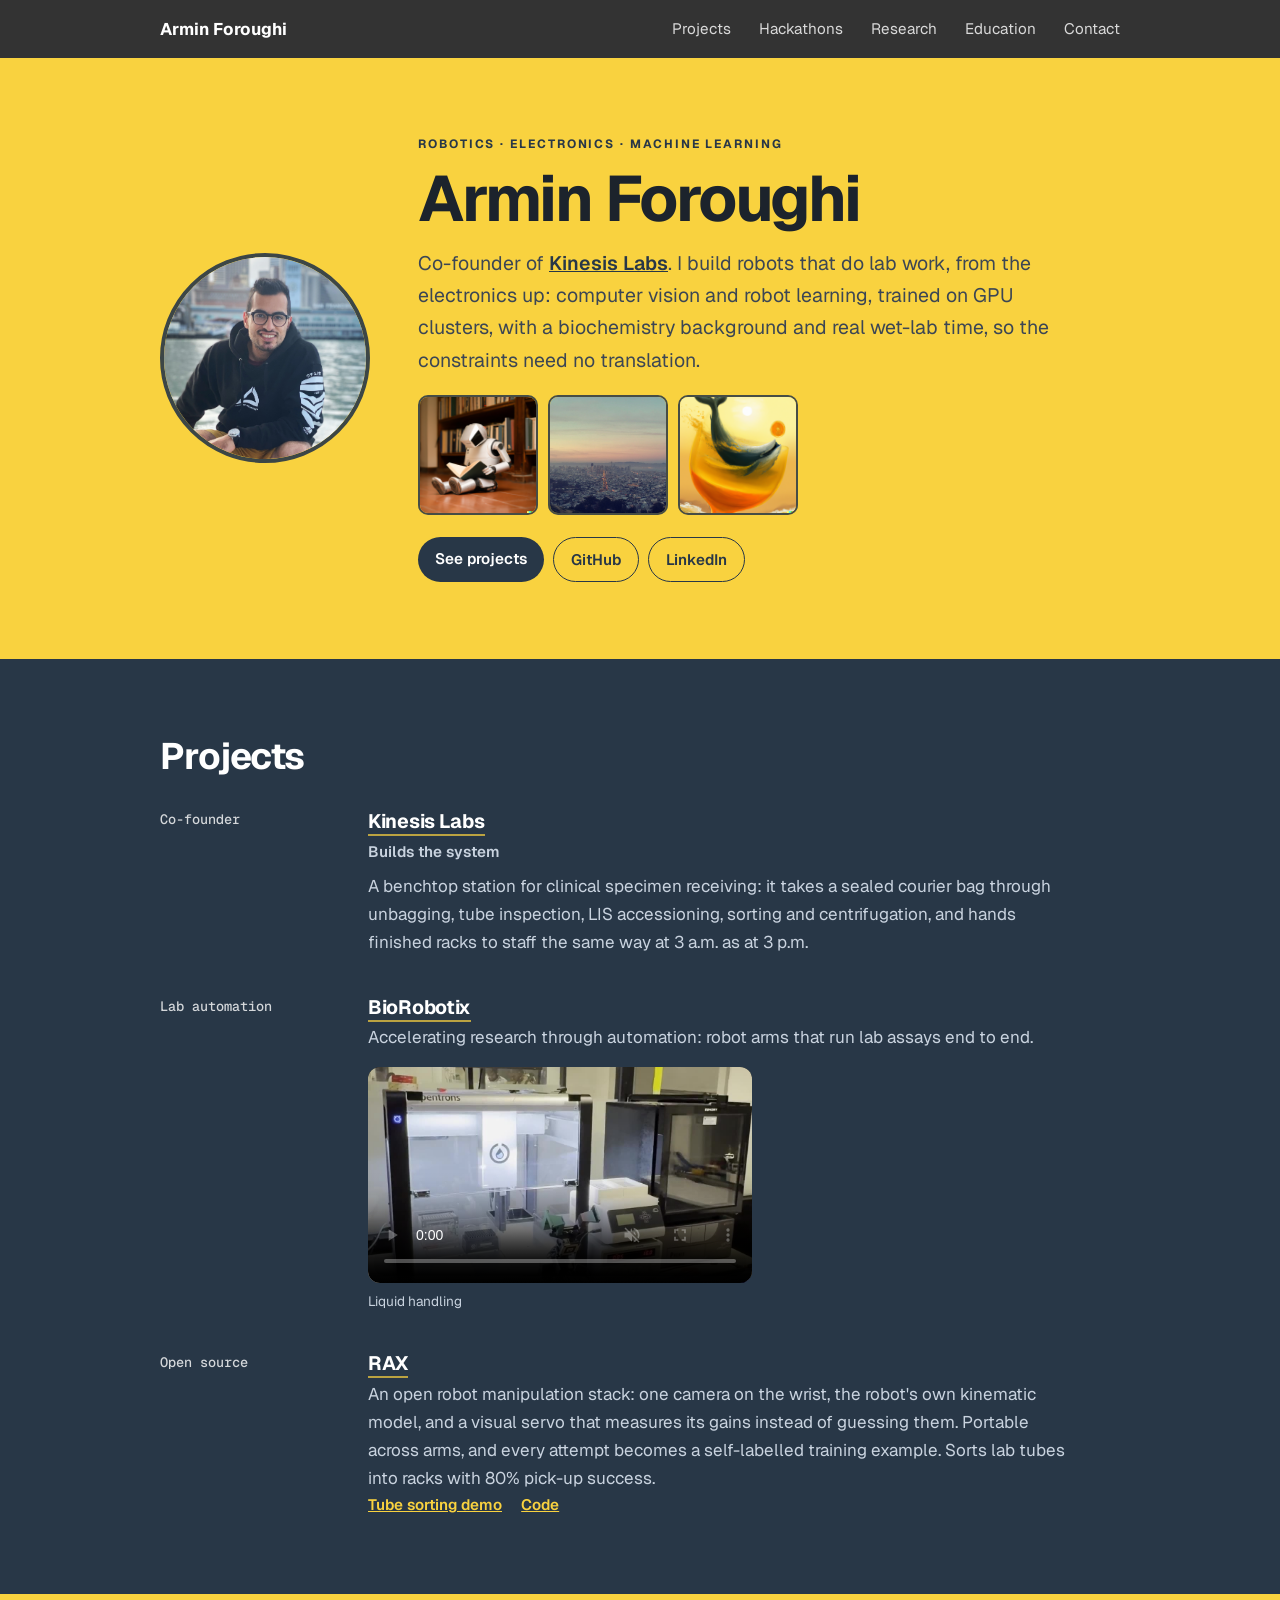
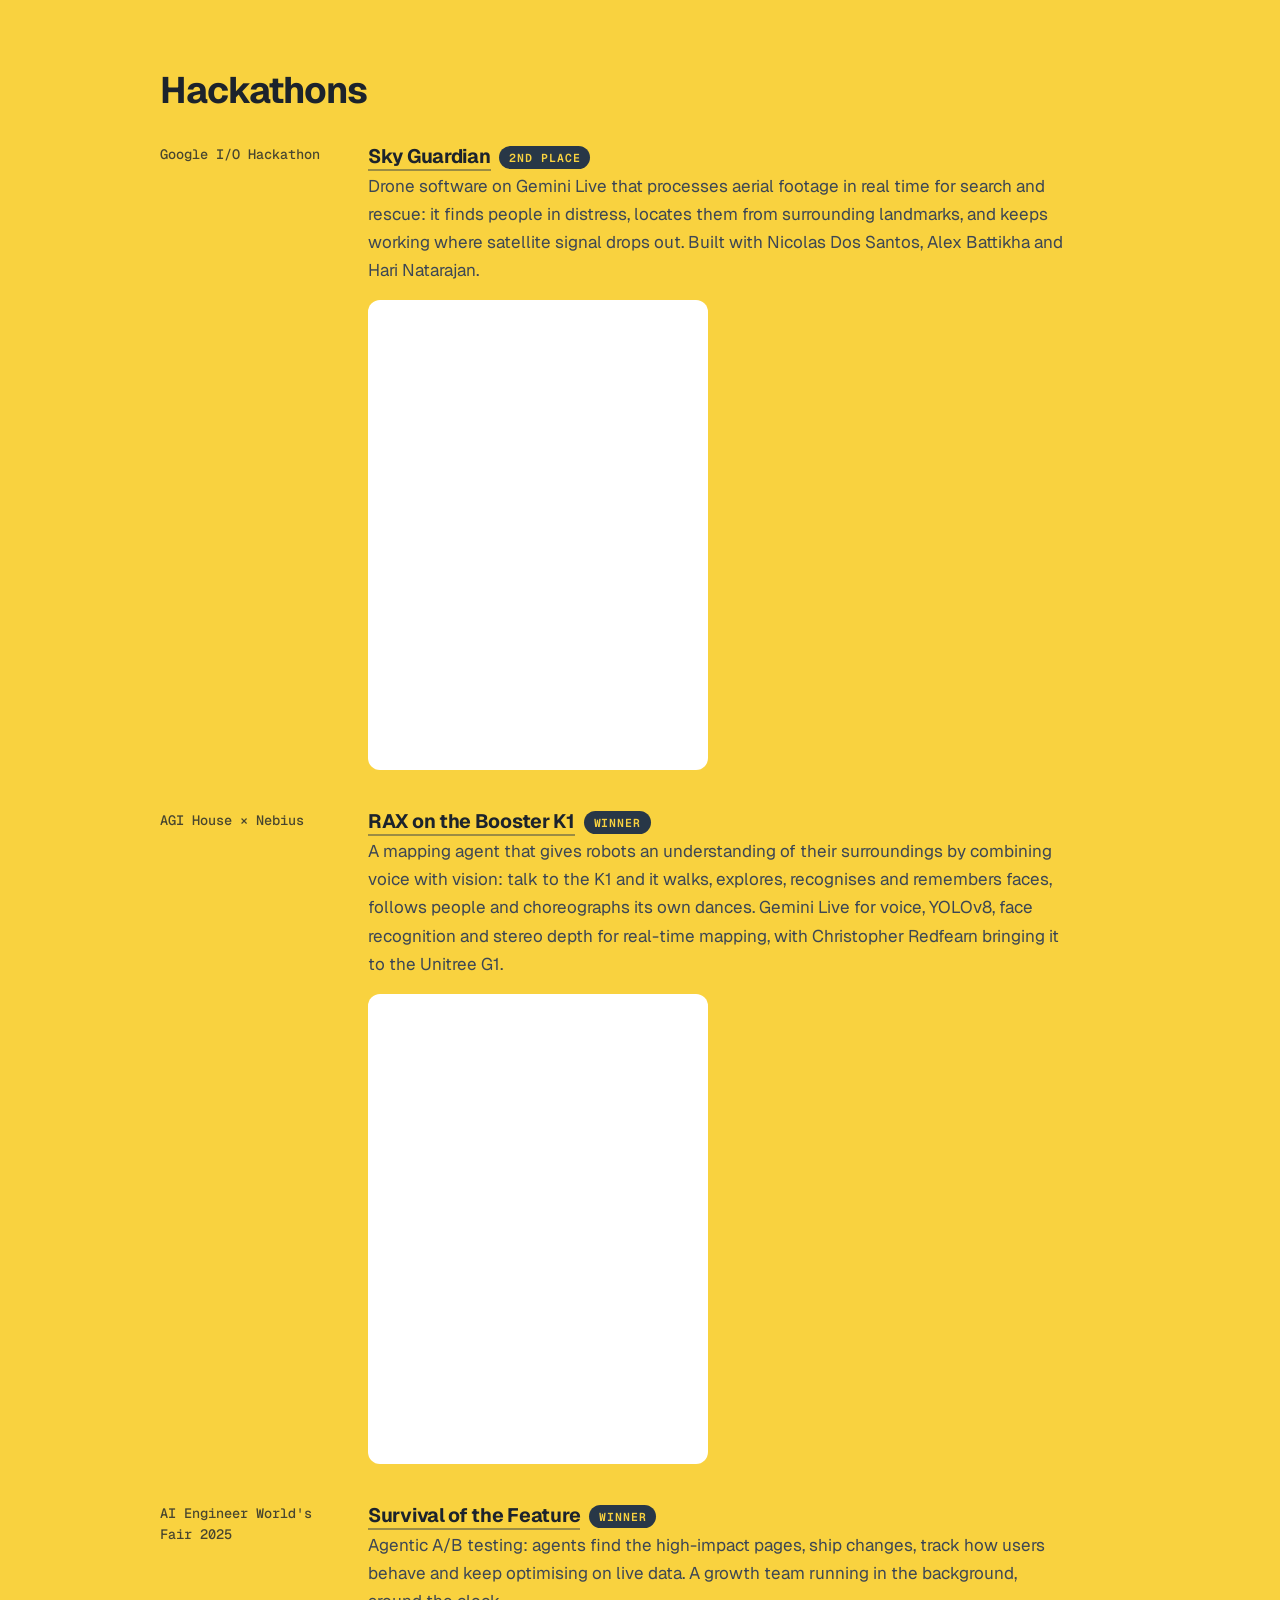
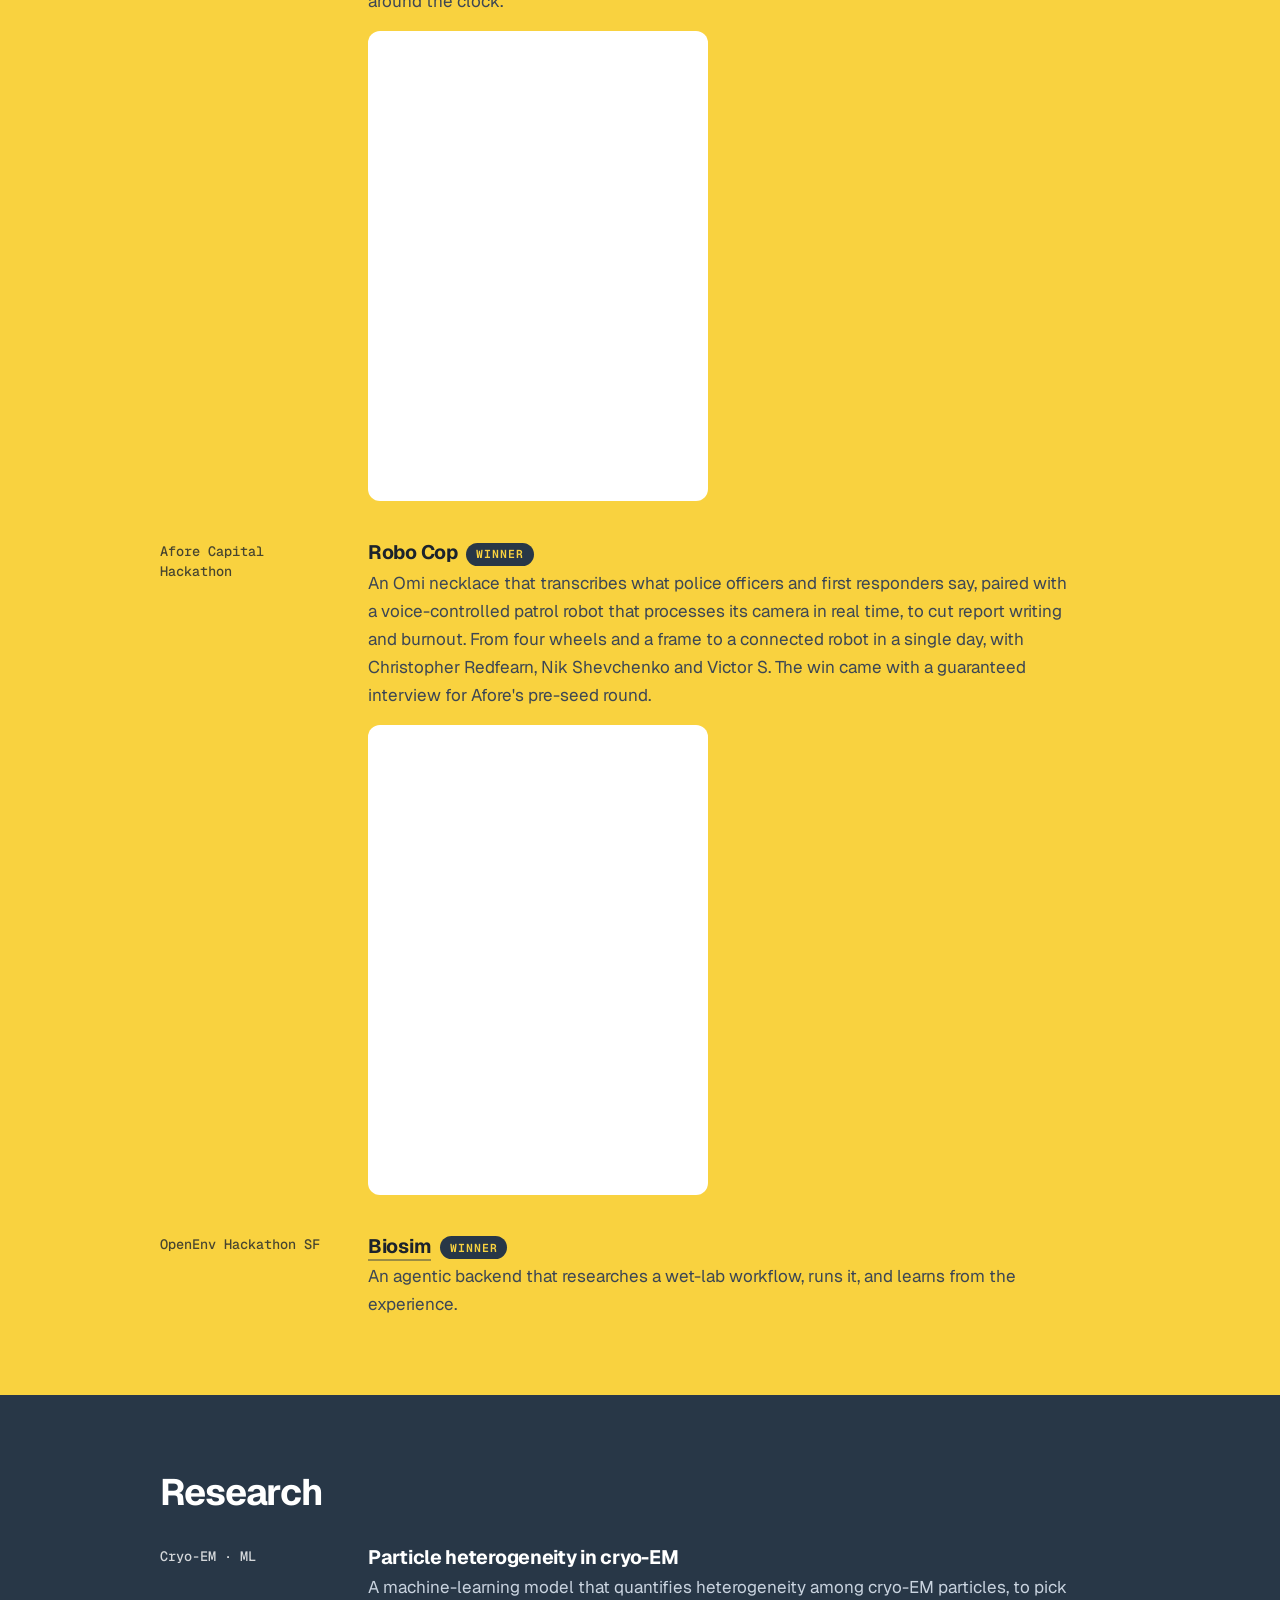
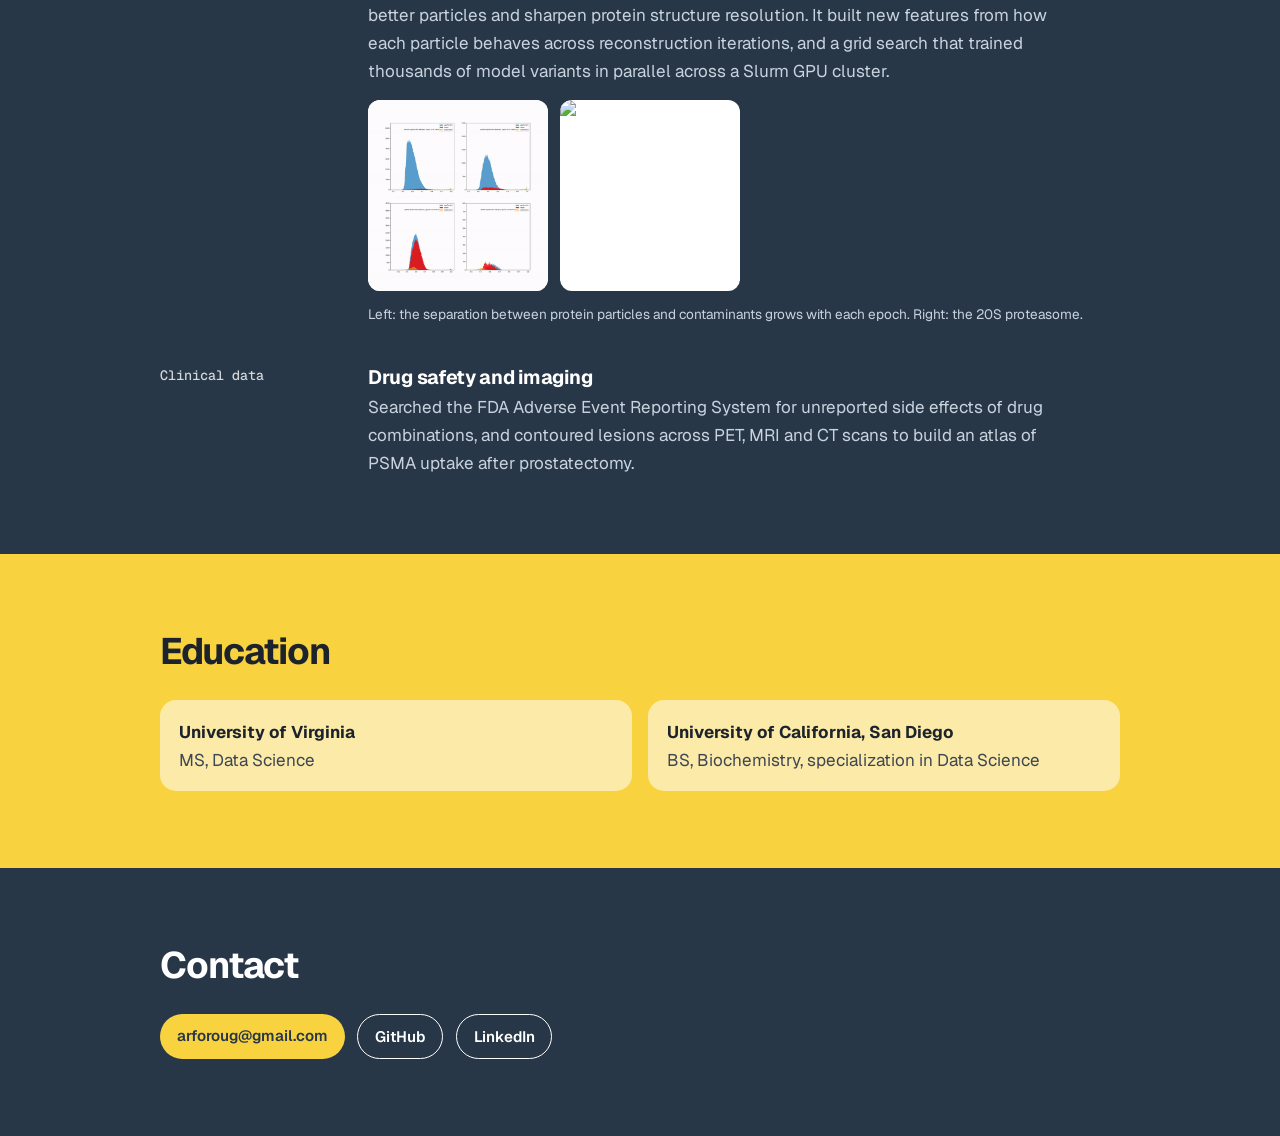
==== commit 0b00141a: "Profile: put the thin border back on the intro pictures Co-Authored-By: Claude Opus 5.5 (1M context)" ====
--- a/index.html
+++ b/index.html
@@ -39,7 +39,7 @@
   .lead{font-size:clamp(1.05rem,1rem + .4vw,1.22rem); color:var(--ink-soft); margin:1rem 0 0; max-width:40rem}
   .lead a{color:var(--navy); font-weight:600}
   .thumbs{display:flex; gap:10px; flex-wrap:wrap; margin-top:1.2rem}
-  .thumbs img{width:120px; height:120px; object-fit:cover; border-radius:10px; max-width:30%}
+  .thumbs img{width:120px; height:120px; object-fit:cover; border-radius:10px; border:2px solid rgba(40,55,71,.85); max-width:30%}
   .contact{display:flex; flex-wrap:wrap; gap:.6rem; margin-top:1.4rem}
   .pill{display:inline-block; text-decoration:none; font-weight:600; font-size:.95rem; border-radius:999px; padding:.55rem 1.05rem; background:var(--navy); color:#fff}
   .pill.ghost{background:transparent; color:var(--navy); border:1.5px solid var(--navy)}
